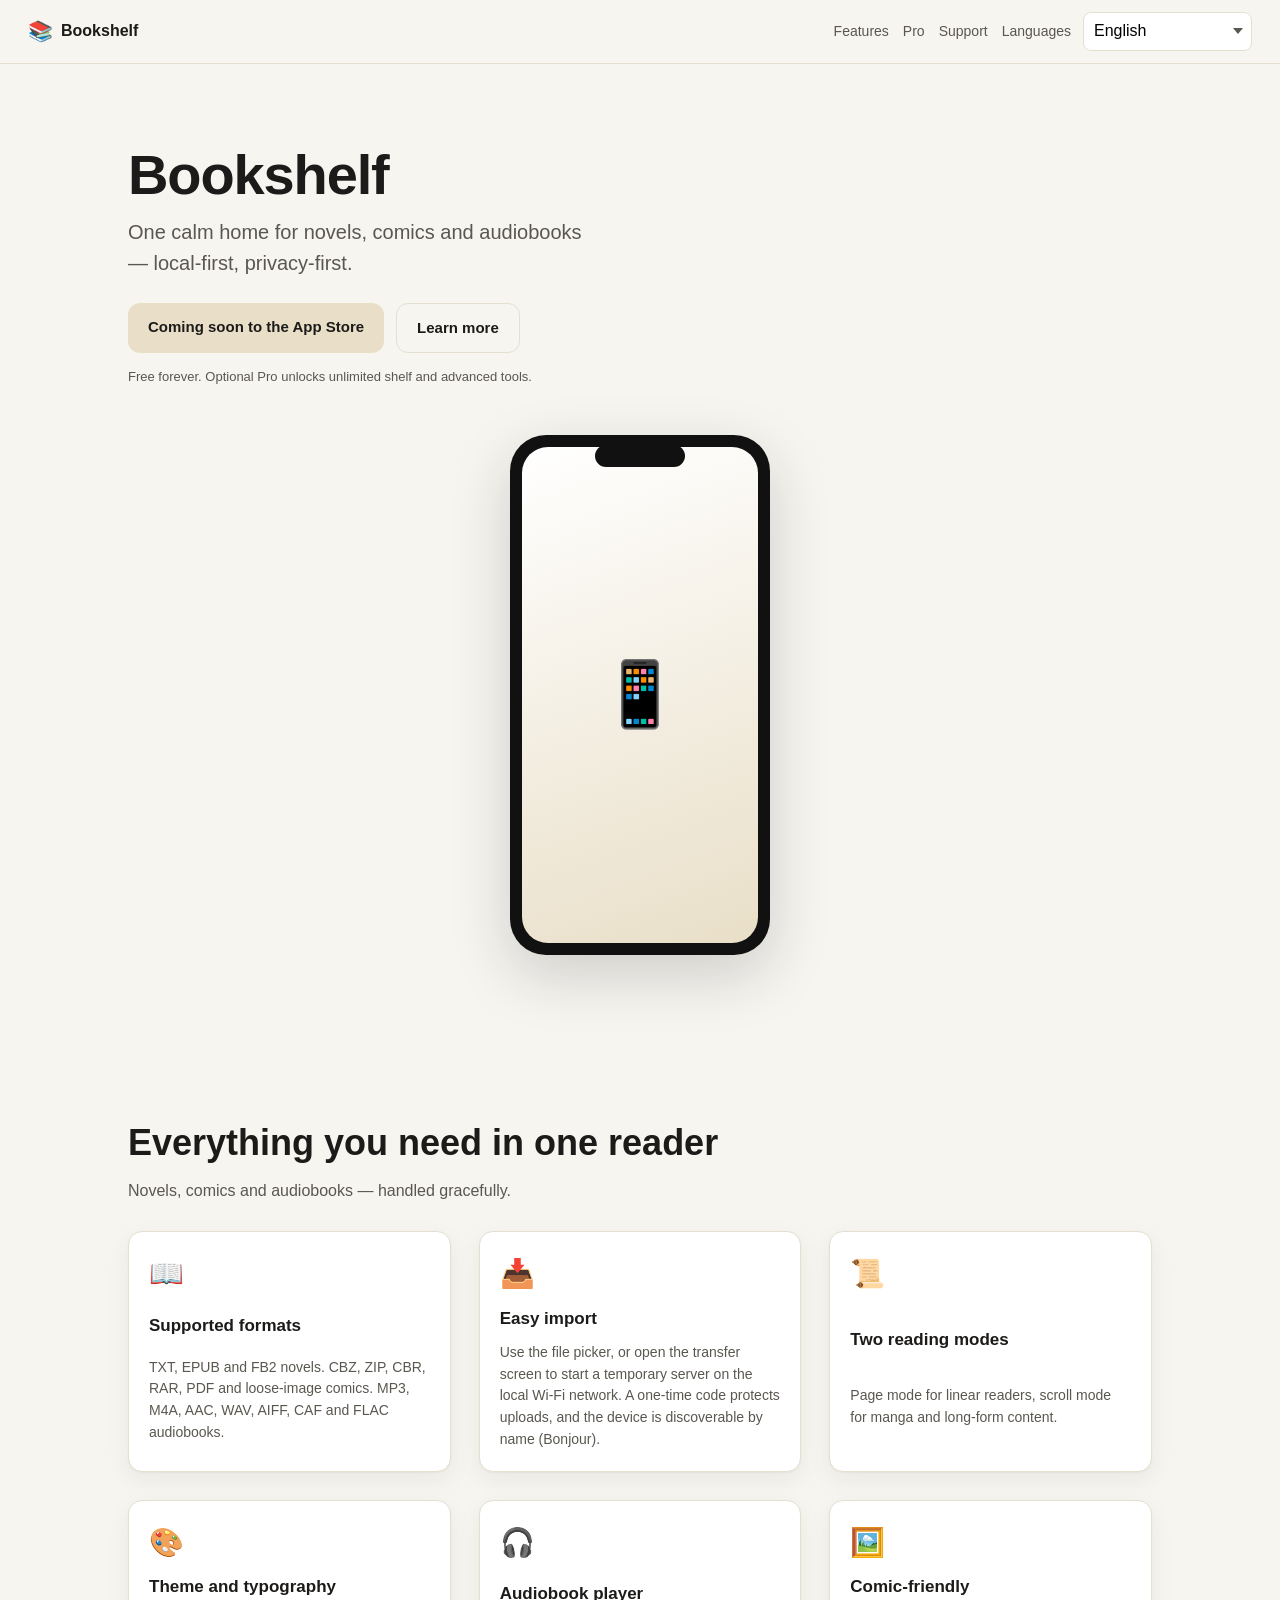
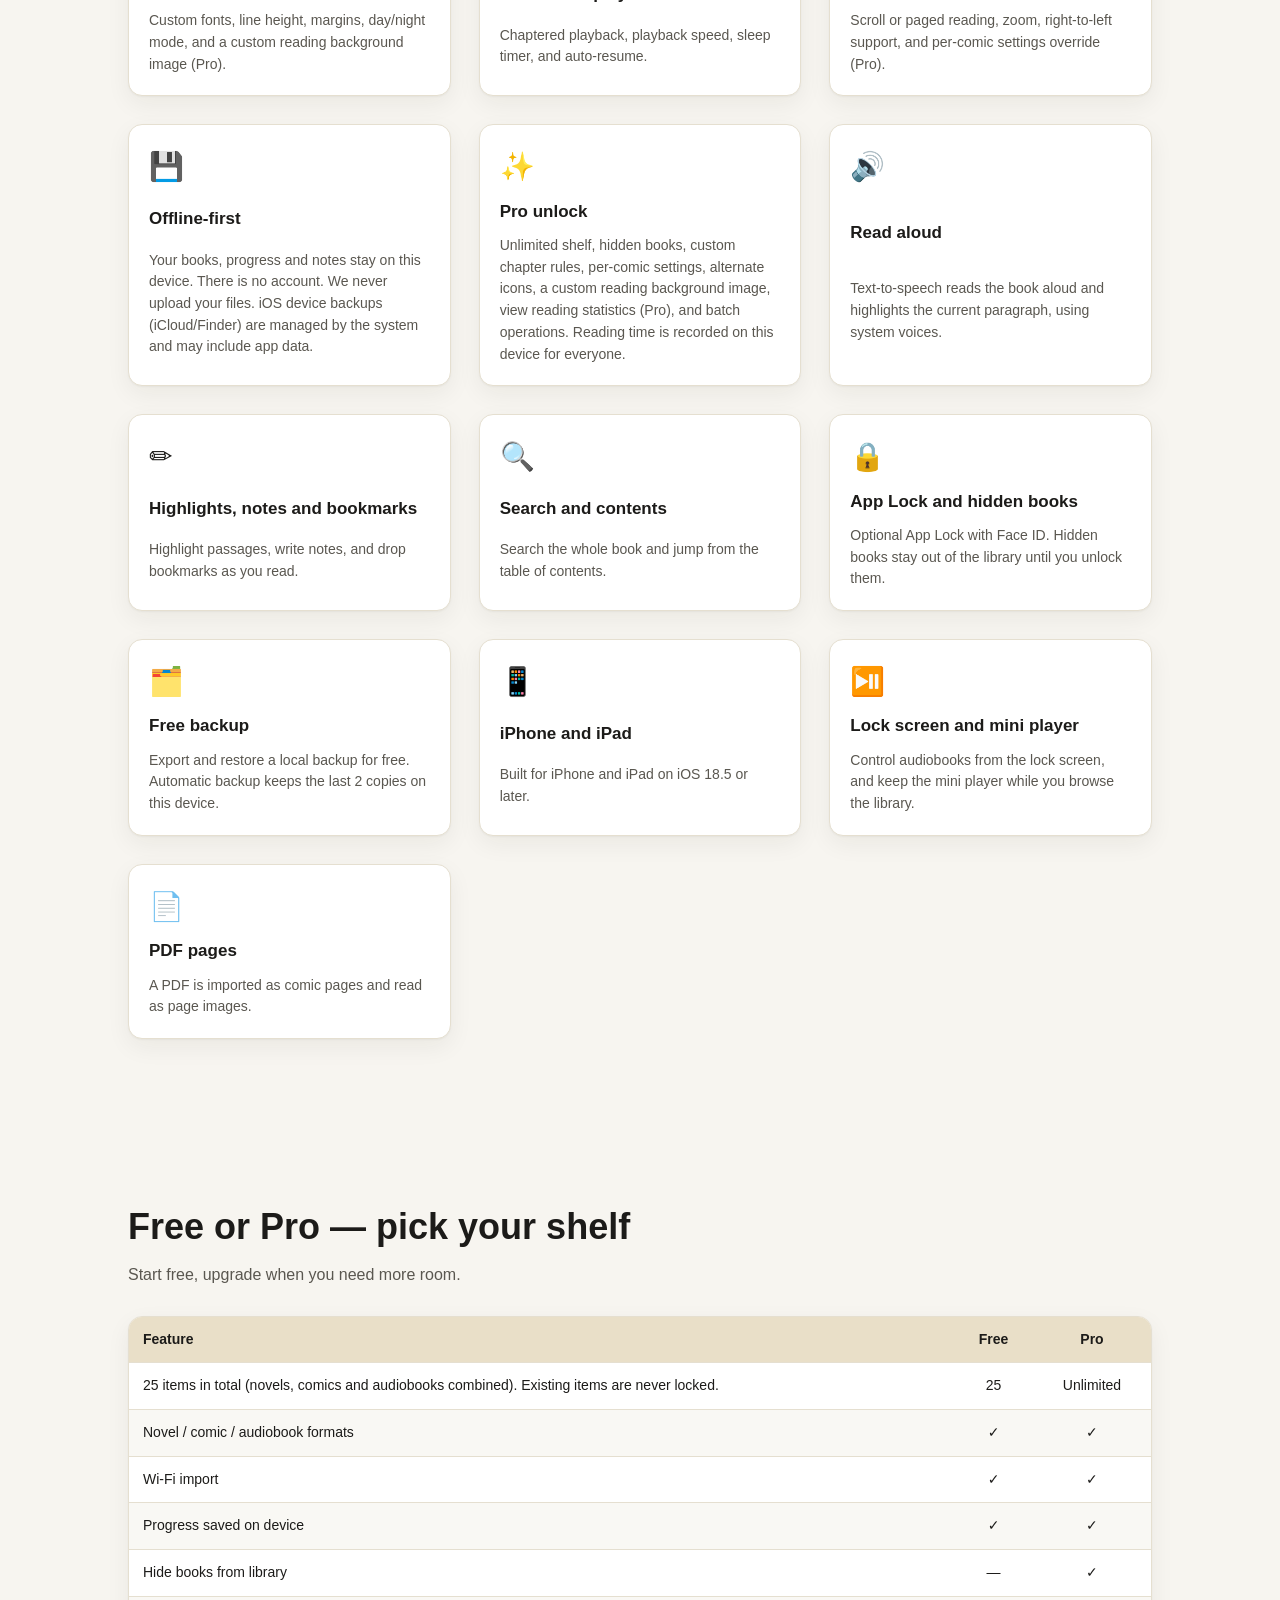
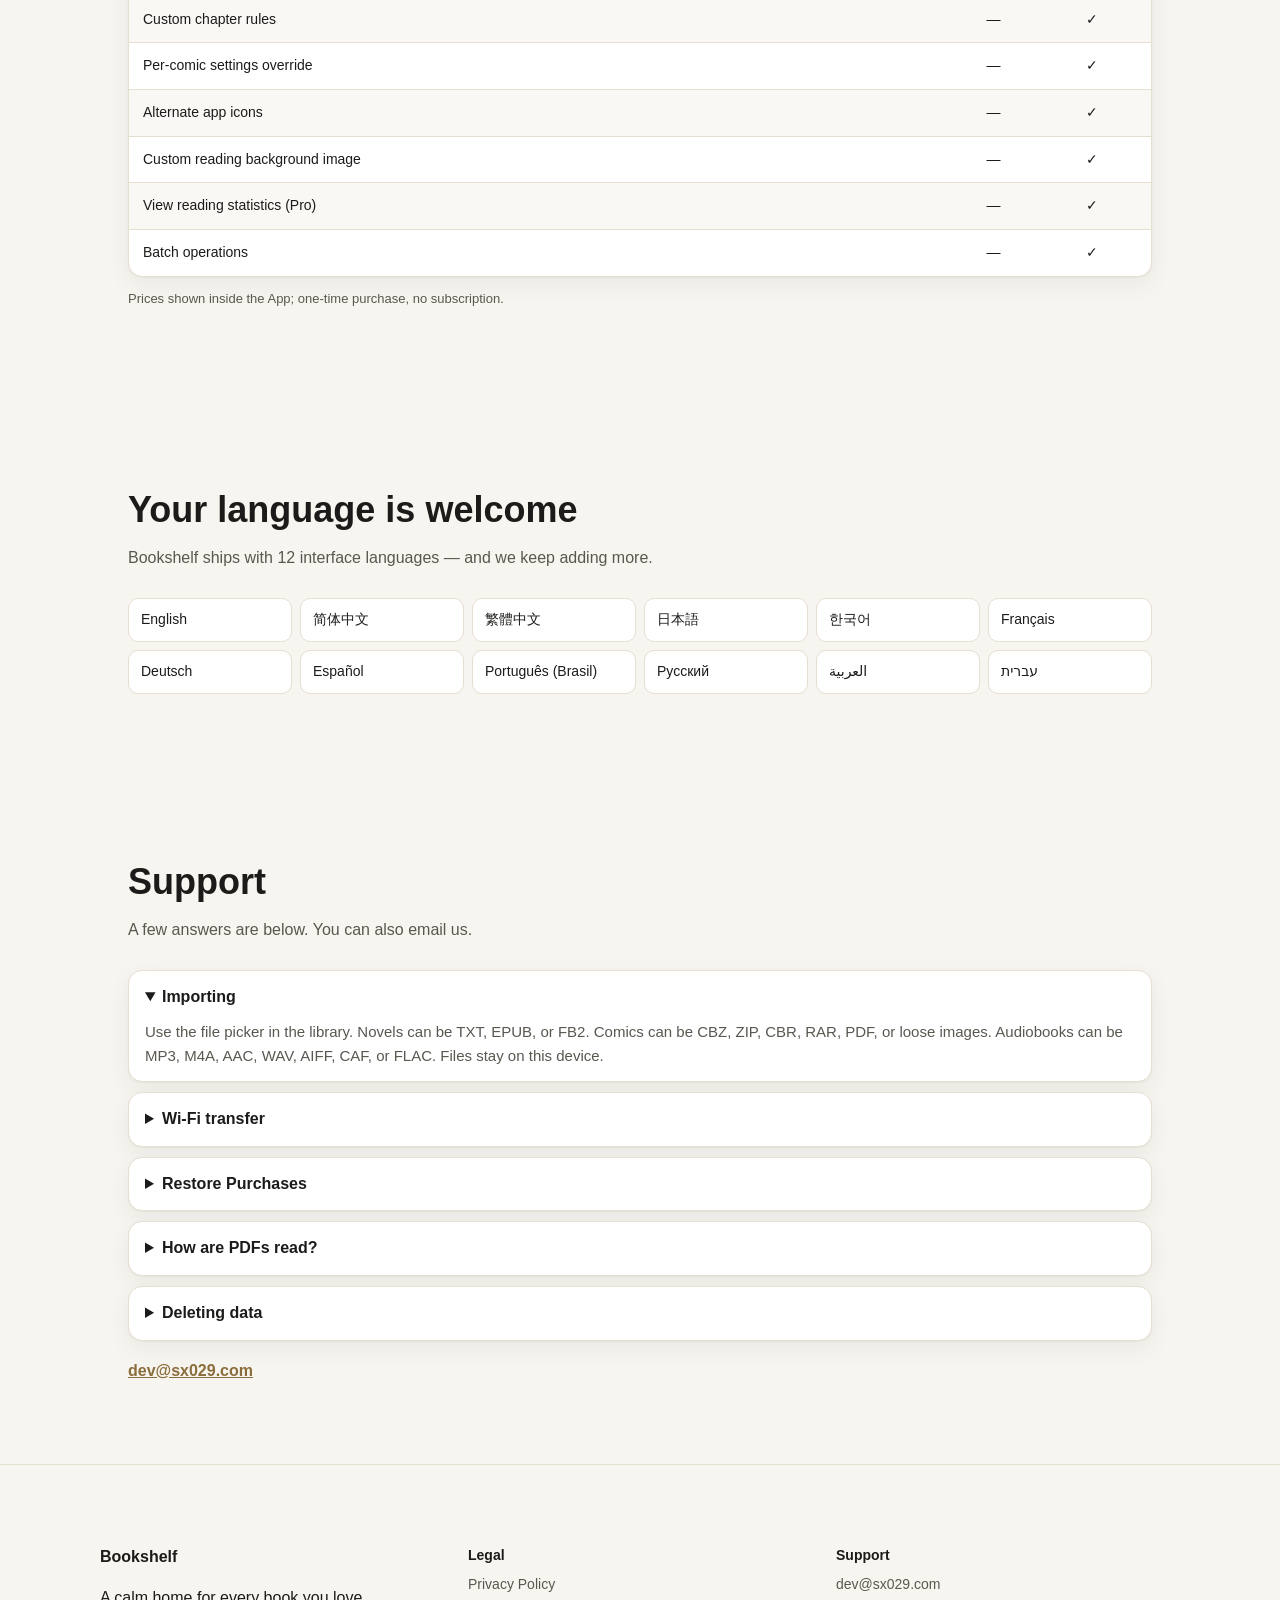
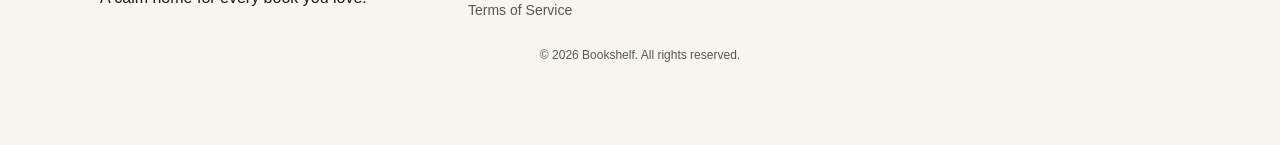
==== index.html @ d8f23200 "Initial commit: Bookshelf marketing site" ====
<!doctype html>
<html lang="en">
<head>
<meta charset="utf-8" />
<meta name="viewport" content="width=device-width, initial-scale=1, viewport-fit=cover" />
<meta name="description" data-i18n="meta.description" content="Bookshelf – a lightweight local reader for novels, comics and audiobooks." />
<meta name="theme-color" content="#f7f5f0" />
<title data-i18n="meta.title" data-i18n-html>Bookshelf · 书架</title>
<link rel="icon" type="image/svg+xml" href="data:image/svg+xml,%3Csvg xmlns='http://www.w3.org/2000/svg' viewBox='0 0 64 64'%3E%3Crect width='64' height='64' rx='14' fill='%23f7f5f0'/%3E%3Cpath d='M18 44V18h4v26h-4zm8 0V18h4v26h-4zm8 0V18h4v26h-4zm8 0V18h4v26h-4z' fill='%233a3a3a'/%3E%3C/svg%3E" />
<link rel="stylesheet" href="assets/main.css" />
</head>
<body>

<!-- Top Bar -->
<header class="topbar">
  <a class="brand" href="#top" aria-label="Bookshelf">
    <span class="brand-mark">📚</span>
    <span class="brand-name" data-i18n="brand.name">Bookshelf · 书架</span>
  </a>
  <nav class="nav" aria-label="Primary">
    <a href="#features" data-i18n="nav.features">Features</a>
    <a href="#pro" data-i18n="nav.pro">Pro</a>
    <a href="#support" data-i18n="nav.support">Support</a>
    <a href="#languages" data-i18n="nav.languages">Languages</a>
  </nav>
  <label class="lang-switch" for="lang">
    <span class="sr-only" data-i18n="lang.label">Language</span>
    <select id="lang" autocomplete="off">
      <option value="en">English</option>
      <option value="zh-Hans">简体中文</option>
      <option value="zh-Hant">繁體中文</option>
      <option value="ja">日本語</option>
      <option value="ko">한국어</option>
      <option value="fr">Français</option>
      <option value="de">Deutsch</option>
      <option value="es">Español</option>
      <option value="pt-BR">Português (Brasil)</option>
      <option value="ru">Русский</option>
      <option value="ar">العربية</option>
      <option value="he">עברית</option>
    </select>
  </label>
</header>

<!-- Hero -->
<section id="top" class="hero reveal">
  <div class="hero-copy">
    <h1 class="hero-title" data-i18n="hero.title">Bookshelf · 书架</h1>
    <p class="hero-slogan" data-i18n="hero.slogan">One calm home for novels, comics and audiobooks — local‑first, privacy‑first.</p>
    <div class="hero-cta">
      <!-- TODO: When the app is live, replace the label below with the App Store URL:
           <a class="btn btn-primary" href="https://apps.apple.com/app/idAPP_ID" data-i18n="hero.appstore">Download on the App Store</a>
      -->
      <span class="btn btn-soon" data-i18n="hero.coming">Coming soon to the App Store</span>
      <a class="btn btn-ghost" href="#features" data-i18n="hero.learn">Learn more</a>
    </div>
    <p class="hero-note" data-i18n="hero.note">Free forever. Optional Pro unlocks unlimited shelf and advanced tools.</p>
  </div>
  <div class="hero-phone" aria-hidden="true">
    <div class="phone-frame">
      <div class="phone-screen">📱</div>
    </div>
  </div>
</section>

<!-- Screenshots -->
<section class="screenshots reveal" aria-label="Screenshots">
  <figure><img src="assets/screenshots/en-1.jpg" alt="" loading="lazy"><figcaption data-i18n="screen.cap1">Your personal library</figcaption></figure>
  <figure><img src="assets/screenshots/en-2.jpg" alt="" loading="lazy"><figcaption data-i18n="screen.cap2">Comfortable reading</figcaption></figure>
  <figure><img src="assets/screenshots/en-3.jpg" alt="" loading="lazy"><figcaption data-i18n="screen.cap3">Comics &amp; audiobooks too</figcaption></figure>
</section>

<!-- Features -->
<section id="features" class="features reveal">
  <h2 class="section-title" data-i18n="features.title">Everything you need in one reader</h2>
  <p class="section-sub" data-i18n="features.sub">Novels, comics, audiobooks — handled gracefully.</p>
  <div class="grid">
    <article class="card"><span class="emoji">📖</span><h3 data-i18n="features.f1.title">Supported formats</h3><p data-i18n="features.f1.body">TXT, EPUB and FB2 novels. CBZ, ZIP, CBR, RAR, PDF and loose-image comics. MP3, M4A, AAC, WAV, AIFF, CAF and FLAC audiobooks.</p></article>
    <article class="card"><span class="emoji">📥</span><h3 data-i18n="features.f2.title">Easy import</h3><p data-i18n="features.f2.body">Use the file picker, or open the transfer screen to start a temporary server on the local Wi-Fi network. A one-time code protects uploads, and the device is discoverable by name (Bonjour).</p></article>
    <article class="card"><span class="emoji">📜</span><h3 data-i18n="features.f3.title">Two reading modes</h3><p data-i18n="features.f3.body">Page mode for linear readers, scroll mode for manga and long‑form content.</p></article>
    <article class="card"><span class="emoji">🎨</span><h3 data-i18n="features.f4.title">Theme and typography</h3><p data-i18n="features.f4.body">Custom fonts, line height, margins, day/night mode, and a custom reading background image (Pro).</p></article>
    <article class="card"><span class="emoji">🎧</span><h3 data-i18n="features.f5.title">Audiobook player</h3><p data-i18n="features.f5.body">Chaptered playback, playback speed, sleep timer, and auto‑resume.</p></article>
    <article class="card"><span class="emoji">🖼️</span><h3 data-i18n="features.f6.title">Comic‑friendly</h3><p data-i18n="features.f6.body">Scroll or paged reading, zoom, right‑to‑left support, and per‑comic settings override (Pro).</p></article>
    <article class="card"><span class="emoji">💾</span><h3 data-i18n="features.f7.title">Offline-first</h3><p data-i18n="features.f7.body">Your books, progress and notes stay on this device. There is no account. We never upload your files. iOS device backups (iCloud/Finder) are managed by the system and may include app data.</p></article>
    <article class="card"><span class="emoji">✨</span><h3 data-i18n="features.f8.title">Pro unlock</h3><p data-i18n="features.f8.body">Unlimited shelf, hidden books, custom chapter rules, per-comic settings, alternate icons, a custom reading background image, view reading statistics (Pro), and batch operations. Reading time is recorded on this device for everyone.</p></article>
    <article class="card"><span class="emoji">🔊</span><h3 data-i18n="features.f9.title">Read aloud</h3><p data-i18n="features.f9.body">Text-to-speech reads the book aloud and highlights the current paragraph, using system voices.</p></article>
    <article class="card"><span class="emoji">✏️</span><h3 data-i18n="features.f10.title">Highlights, notes and bookmarks</h3><p data-i18n="features.f10.body">Highlight passages, write notes, and drop bookmarks as you read.</p></article>
    <article class="card"><span class="emoji">🔍</span><h3 data-i18n="features.f11.title">Search and contents</h3><p data-i18n="features.f11.body">Search the whole book and jump from the table of contents.</p></article>
    <article class="card"><span class="emoji">🔒</span><h3 data-i18n="features.f12.title">App Lock and hidden books</h3><p data-i18n="features.f12.body">Optional App Lock with Face ID. Hidden books stay out of the library until you unlock them.</p></article>
    <article class="card"><span class="emoji">🗂️</span><h3 data-i18n="features.f13.title">Free backup</h3><p data-i18n="features.f13.body">Export and restore a local backup for free. Automatic backup keeps the last 2 copies on this device.</p></article>
    <article class="card"><span class="emoji">📱</span><h3 data-i18n="features.f14.title">iPhone and iPad</h3><p data-i18n="features.f14.body">Built for iPhone and iPad on iOS 18.5 or later.</p></article>
    <article class="card"><span class="emoji">⏯️</span><h3 data-i18n="features.f15.title">Lock screen and mini player</h3><p data-i18n="features.f15.body">Control audiobooks from the lock screen, and keep the mini player while you browse the library.</p></article>
    <article class="card"><span class="emoji">📄</span><h3 data-i18n="features.f16.title">PDF pages</h3><p data-i18n="features.f16.body">A PDF is imported as comic pages and read as page images.</p></article>
  </div>
</section>

<!-- Pro Compare -->
<section id="pro" class="pro reveal">
  <h2 class="section-title" data-i18n="pro.title">Free or Pro — pick your shelf</h2>
  <p class="section-sub" data-i18n="pro.sub">Start free, upgrade when you need more room.</p>
  <table class="compare" role="table">
    <thead>
      <tr>
        <th data-i18n="pro.feature">Feature</th>
        <th data-i18n="pro.free">Free</th>
        <th data-i18n="pro.pro">Pro</th>
      </tr>
    </thead>
    <tbody>
      <tr><td data-i18n="pro.r1">25 items in total (novels, comics and audiobooks combined). Existing items are never locked.</td><td>25</td><td data-i18n="pro.unlimited">Unlimited</td></tr>
      <tr><td data-i18n="pro.r2">Novel / comic / audiobook formats</td><td>✓</td><td>✓</td></tr>
      <tr><td data-i18n="pro.r3">Wi‑Fi import</td><td>✓</td><td>✓</td></tr>
      <tr><td data-i18n="pro.r4">Progress saved on device</td><td>✓</td><td>✓</td></tr>
      <tr><td data-i18n="pro.r5">Hide books from library</td><td>—</td><td>✓</td></tr>
      <tr><td data-i18n="pro.r6">Custom chapter rules</td><td>—</td><td>✓</td></tr>
      <tr><td data-i18n="pro.r7">Per‑comic settings override</td><td>—</td><td>✓</td></tr>
      <tr><td data-i18n="pro.r8">Alternate app icons</td><td>—</td><td>✓</td></tr>
      <tr><td data-i18n="pro.r9">Custom reading background image</td><td>—</td><td>✓</td></tr>
      <tr><td data-i18n="pro.r10">View reading statistics (Pro)</td><td>—</td><td>✓</td></tr>
      <tr><td data-i18n="pro.r11">Batch operations</td><td>—</td><td>✓</td></tr>
    </tbody>
  </table>
  <p class="pro-note" data-i18n="pro.note">Prices shown inside the App; one-time purchase, no subscription.</p>
</section>

<!-- Languages -->
<section id="languages" class="languages reveal">
  <h2 class="section-title" data-i18n="lang.title">Your language is welcome</h2>
  <p class="section-sub" data-i18n="lang.body">Bookshelf ships with 12 interface languages — and we keep adding more.</p>
  <ul class="lang-list">
    <li>English</li>
    <li>简体中文</li>
    <li>繁體中文</li>
    <li>日本語</li>
    <li>한국어</li>
    <li>Français</li>
    <li>Deutsch</li>
    <li>Español</li>
    <li>Português (Brasil)</li>
    <li>Русский</li>
    <li>العربية</li>
    <li>עברית</li>
  </ul>
</section>

<!-- Support. This index is the App Store Support URL; #support is the FAQ. -->
<section id="support" class="support reveal">
  <h2 class="section-title" data-i18n="support.title">Support</h2>
  <p class="section-sub" data-i18n="support.lead">A few answers are below. You can also email us.</p>
  <div class="faq">
    <details open>
      <summary data-i18n="support.import.q">Importing</summary>
      <p data-i18n="support.import.a">Use the file picker in the library. Novels can be TXT, EPUB, or FB2. Comics can be CBZ, ZIP, CBR, RAR, PDF, or loose images. Audiobooks can be MP3, M4A, AAC, WAV, AIFF, CAF, or FLAC. Files stay on this device.</p>
    </details>
    <details>
      <summary data-i18n="support.wifi.q">Wi-Fi transfer</summary>
      <p data-i18n="support.wifi.a">While the transfer screen is open, Bookshelf runs a temporary server on the local Wi-Fi network. A one-time code protects uploads, and the device is discoverable on the local network by its name (Bonjour). Files go from the browser to this device and are not uploaded to us.</p>
    </details>
    <details>
      <summary data-i18n="support.restore.q">Restore Purchases</summary>
      <p data-i18n="support.restore.a">Pro is a one-time purchase handled by Apple. In Settings, tap Restore Purchase to bring a previous purchase onto this device.</p>
    </details>
    <details>
      <summary data-i18n="support.pdf.q">How are PDFs read?</summary>
      <p data-i18n="support.pdf.a">PDFs are imported as comic pages and read as page images, not as reflowable text.</p>
    </details>
    <details>
      <summary data-i18n="support.delete.q">Deleting data</summary>
      <p data-i18n="support.delete.a">Delete the app from your device to remove everything. Local books, progress, and settings are removed with it. There is no account to close.</p>
    </details>
  </div>
  <p class="support-mail"><a href="mailto:dev@sx029.com">dev@sx029.com</a></p>
</section>

<!-- Footer -->
<footer id="footer" class="footer reveal">
  <div class="footer-grid">
    <div>
      <p class="footer-brand" data-i18n="footer.brand">Bookshelf · 书架</p>
      <p data-i18n="footer.tag">A calm home for every book you love.</p>
    </div>
    <div>
      <p class="footer-col" data-i18n="footer.legal">Legal</p>
      <a href="privacy.html" data-i18n="footer.privacy">Privacy Policy</a>
      <a href="terms.html" data-i18n="footer.terms">Terms of Service</a>
    </div>
    <div>
      <p class="footer-col" data-i18n="footer.support">Support</p>
      <a href="mailto:dev@sx029.com" data-i18n="footer.contact">dev@sx029.com</a>
    </div>
  </div>
  <p class="copy" data-i18n="footer.copy">© 2026 Bookshelf. All rights reserved.</p>
</footer>

<script src="assets/main.js" defer></script>
</body>
</html>
---- assets/main.css ----
/* Bookshelf website – mobile‑first, light, modern */
:root {
  --bg: #f7f5f0;
  --bg-soft: #ffffff;
  --ink: #1c1b19;
  --ink-soft: #5a5750;
  --accent: #8a6d3b;
  --accent-soft: #e9dfc8;
  --border: #e5dfd0;
  --radius: 14px;
  --shadow: 0 1px 2px rgba(28,27,25,.04), 0 8px 24px rgba(28,27,25,.06);
  --maxw: 1080px;
  --gap: clamp(16px, 4vw, 28px);
}

* { box-sizing: border-box; }
html { scroll-behavior: smooth; }
body {
  margin: 0;
  font-family: -apple-system, BlinkMacSystemFont, "SF Pro Text", "PingFang SC",
               "Hiragino Sans", "Noto Sans KR", "Helvetica Neue", Helvetica, Arial,
               system-ui, sans-serif;
  background: var(--bg);
  color: var(--ink);
  line-height: 1.55;
  -webkit-font-smoothing: antialiased;
}
img { max-width: 100%; display: block; }
.sr-only { position: absolute; width: 1px; height: 1px; padding: 0; margin: -1px;
           overflow: hidden; clip: rect(0,0,0,0); border: 0; }

/* Top bar */
.topbar {
  position: sticky; top: 0; z-index: 10;
  display: flex; flex-wrap: wrap; align-items: center; gap: 12px;
  padding: 12px clamp(14px, 4vw, 28px);
  background: color-mix(in oklab, var(--bg) 85%, transparent);
  backdrop-filter: saturate(180%) blur(10px);
  border-bottom: 1px solid var(--border);
}
.brand { display: inline-flex; align-items: center; gap: 8px; text-decoration: none; color: var(--ink); font-weight: 600; }
.brand-mark { font-size: 20px; }
.nav { display: flex; gap: 14px; margin-inline-start: auto; flex-wrap: wrap; }
.nav a { text-decoration: none; color: var(--ink-soft); font-size: 14px; }
.nav a:hover { color: var(--ink); }
.lang-switch select {
  font: inherit; padding: 6px 10px; padding-inline-end: 28px;
  border-radius: 8px; border: 1px solid var(--border);
  background: var(--bg-soft) url("data:image/svg+xml;utf8,<svg xmlns='http://www.w3.org/2000/svg' width='10' height='6' viewBox='0 0 10 6'><path fill='%235a5750' d='M0 0l5 6 5-6z'/></svg>") no-repeat right 8px center / 10px 6px;
  appearance: none;
}
[dir="rtl"] .lang-switch select { background-position: left 8px center; }

/* Layout helpers */
section, footer { padding: clamp(40px, 8vw, 80px) clamp(14px, 4vw, 28px); }
section { max-width: var(--maxw); margin: 0 auto; }
footer { border-top: 1px solid var(--border); }
.section-title { font-size: clamp(24px, 4vw, 36px); margin: 0 0 8px; }
.section-sub { color: var(--ink-soft); margin: 0 0 28px; }

/* Hero */
.hero {
  display: grid; grid-template-columns: 1fr; gap: clamp(24px, 6vw, 48px);
  align-items: center;
}
.hero-title { font-size: clamp(32px, 7vw, 56px); margin: 0 0 12px; line-height: 1.1; letter-spacing: -.02em; }
.hero-slogan { font-size: clamp(16px, 2.2vw, 20px); color: var(--ink-soft); margin: 0 0 24px; max-width: 42ch; }
.hero-cta { display: flex; flex-wrap: wrap; gap: 12px; margin-bottom: 14px; }
.btn {
  display: inline-block; padding: 12px 20px; border-radius: 12px;
  text-decoration: none; font-weight: 600; font-size: 15px;
  transition: transform .15s ease, box-shadow .2s ease, background .2s ease;
}
.btn-primary { background: var(--ink); color: #fff; box-shadow: var(--shadow); }
.btn-primary:hover { transform: translateY(-1px); }
.btn-ghost { background: transparent; color: var(--ink); border: 1px solid var(--border); }
.btn-ghost:hover { background: var(--accent-soft); }
.btn-soon {
  display: inline-block; padding: 12px 20px; border-radius: 12px;
  font-weight: 600; font-size: 15px; cursor: default;
  background: var(--accent-soft); color: var(--ink);
}
.hero-note { color: var(--ink-soft); font-size: 13px; margin: 0; }

.hero-phone { display: flex; justify-content: center; }
.phone-frame {
  width: min(260px, 70vw); aspect-ratio: 9/18;
  border-radius: 36px; background: #111; padding: 12px;
  box-shadow: 0 20px 60px rgba(28,27,25,.18);
  position: relative;
}
.phone-frame::before {
  content: ""; position: absolute; top: 10px; left: 50%;
  transform: translateX(-50%); width: 90px; height: 22px;
  background: #111; border-radius: 999px; z-index: 2;
}
.phone-screen {
  width: 100%; height: 100%; border-radius: 26px;
  background: linear-gradient(160deg, #fff 0%, var(--accent-soft) 100%);
  display: grid; place-items: center; font-size: 64px;
}

/* Screenshots */
.screenshots { display: grid; grid-template-columns: repeat(auto-fit, minmax(220px, 1fr)); gap: var(--gap); padding-top: 0; }
.screenshots[hidden], .screenshots figure[hidden] { display: none !important; }
.screenshots figure { margin: 0; text-align: center; }
.screenshots img {
  aspect-ratio: 9/16; object-fit: cover;
  border-radius: 18px; box-shadow: var(--shadow);
  background: var(--accent-soft);
}
.screenshots figcaption { margin-top: 10px; font-size: 13px; color: var(--ink-soft); }

/* Features grid */
.grid {
  display: grid; gap: var(--gap);
  grid-template-columns: repeat(auto-fit, minmax(240px, 1fr));
}
.card {
  background: var(--bg-soft); border: 1px solid var(--border);
  border-radius: var(--radius); padding: 20px;
  display: grid; gap: 10px; box-shadow: var(--shadow);
  transition: transform .15s ease, box-shadow .2s ease;
}
.card:hover { transform: translateY(-2px); box-shadow: 0 12px 28px rgba(28,27,25,.1); }
.card .emoji { font-size: 28px; }
.card h3 { margin: 0; font-size: 17px; }
.card p { margin: 0; color: var(--ink-soft); font-size: 14px; }

/* Pro table */
.compare {
  width: 100%; border-collapse: separate; border-spacing: 0;
  background: var(--bg-soft); border: 1px solid var(--border);
  border-radius: var(--radius); overflow: hidden; box-shadow: var(--shadow);
  font-size: 14px;
}
.compare th, .compare td { padding: 12px 14px; text-align: start; border-bottom: 1px solid var(--border); }
.compare thead th { background: var(--accent-soft); font-weight: 700; }
.compare tbody tr:last-child td { border-bottom: 0; }
.compare tbody tr:nth-child(even) { background: color-mix(in oklab, var(--bg) 70%, var(--bg-soft)); }
.compare td:nth-child(2), .compare td:nth-child(3),
.compare th:nth-child(2), .compare th:nth-child(3) { text-align: center; }
.pro-note { color: var(--ink-soft); font-size: 13px; margin-top: 12px; }

/* Languages */
.lang-list {
  list-style: none; padding: 0; margin: 0;
  display: grid; gap: 8px;
  grid-template-columns: repeat(auto-fit, minmax(140px, 1fr));
}
.lang-list li {
  background: var(--bg-soft); border: 1px solid var(--border);
  border-radius: 10px; padding: 10px 12px; font-size: 14px;
}

/* Footer */
.footer-grid {
  display: grid; gap: 24px;
  grid-template-columns: repeat(auto-fit, minmax(180px, 1fr));
  max-width: var(--maxw); margin: 0 auto 20px;
}
.footer-brand { margin: 0; font-weight: 700; }
.footer-col { margin: 0 0 6px; font-weight: 600; font-size: 14px; }
.footer-grid a { display: block; color: var(--ink-soft); text-decoration: none; font-size: 14px; padding: 2px 0; }
.footer-grid a:hover { color: var(--ink); }
.copy { text-align: center; color: var(--ink-soft); font-size: 12px; margin: 0; }

/* Support */
.faq { display: grid; gap: 10px; }
.faq details {
  background: var(--bg-soft); border: 1px solid var(--border);
  border-radius: var(--radius); padding: 14px 16px; box-shadow: var(--shadow);
}
.faq summary { cursor: pointer; font-weight: 650; }
.faq p { margin: 10px 0 0; color: var(--ink-soft); font-size: 15px; }
.support-mail { margin: 18px 0 0; }
.support-mail a { color: var(--accent); font-weight: 650; }

/* Legal pages */
.legal { max-width: 760px; }
.legal h1 { font-size: clamp(28px, 5vw, 40px); margin: 0 0 8px; line-height: 1.15; }
.legal h2 { font-size: 20px; margin: 28px 0 8px; }
.legal .updated { color: var(--ink-soft); margin-top: 0; }
.legal-body { white-space: pre-line; margin: 0; }
.legal a { color: var(--accent); }

/* Reveal animation */
.reveal { opacity: 0; transform: translateY(16px); transition: opacity .6s ease, transform .6s ease; }
.reveal.is-visible { opacity: 1; transform: none; }

/* Responsive tweaks */
@media (max-width: 640px) {
  .topbar { gap: 10px; }
  .nav { order: 3; width: 100%; justify-content: space-between; }
}
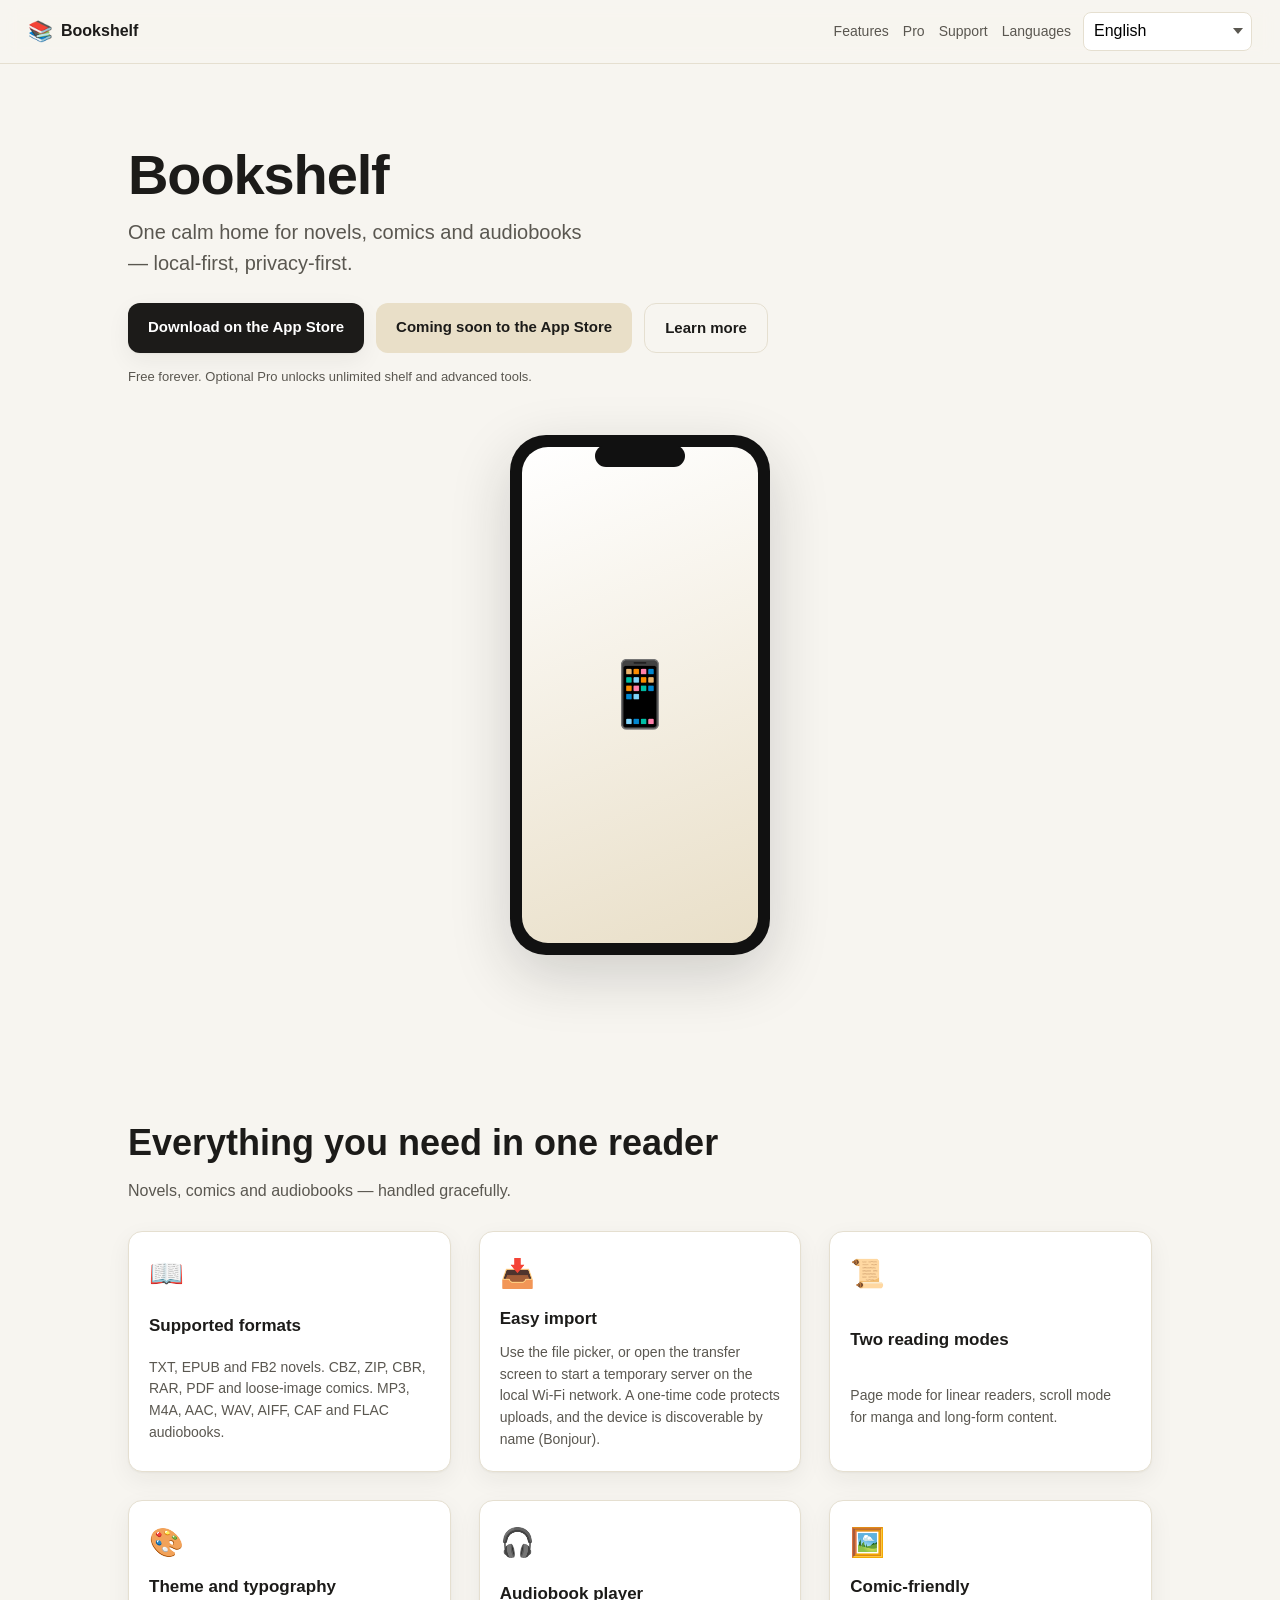
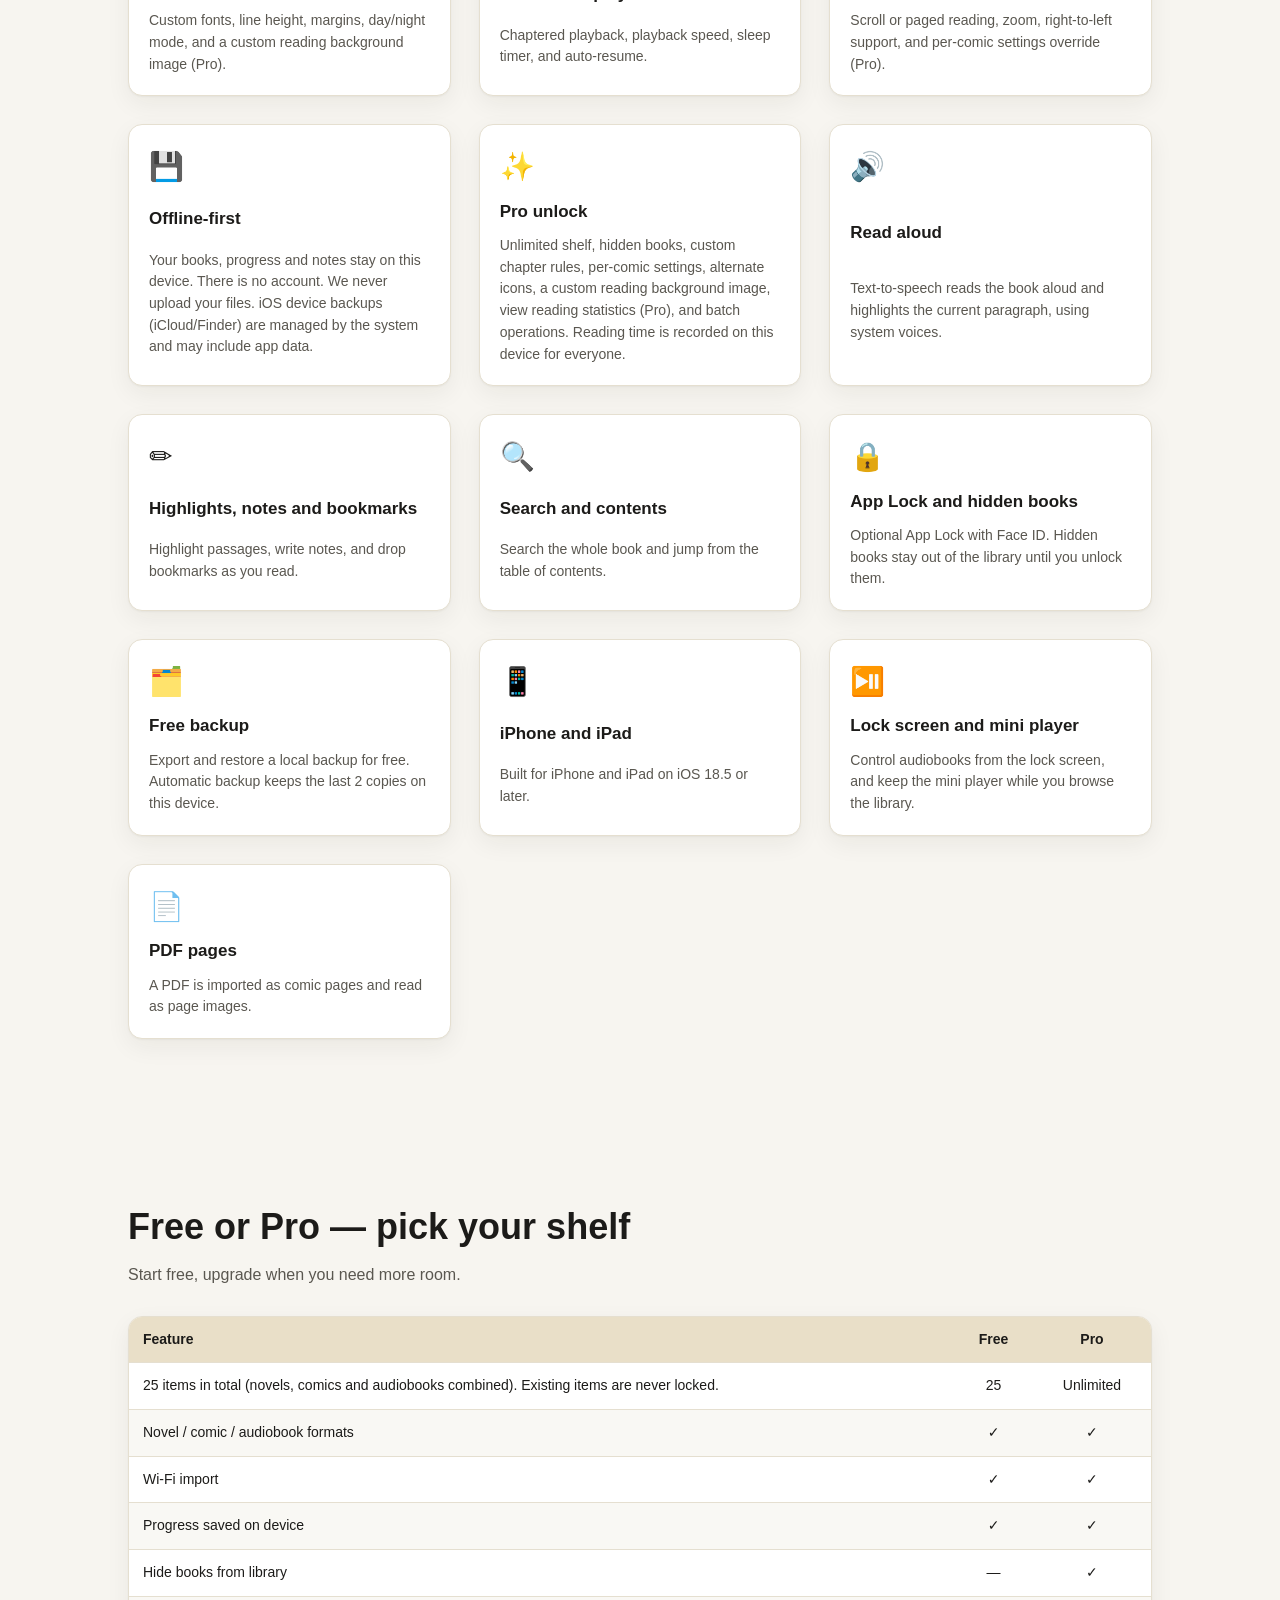
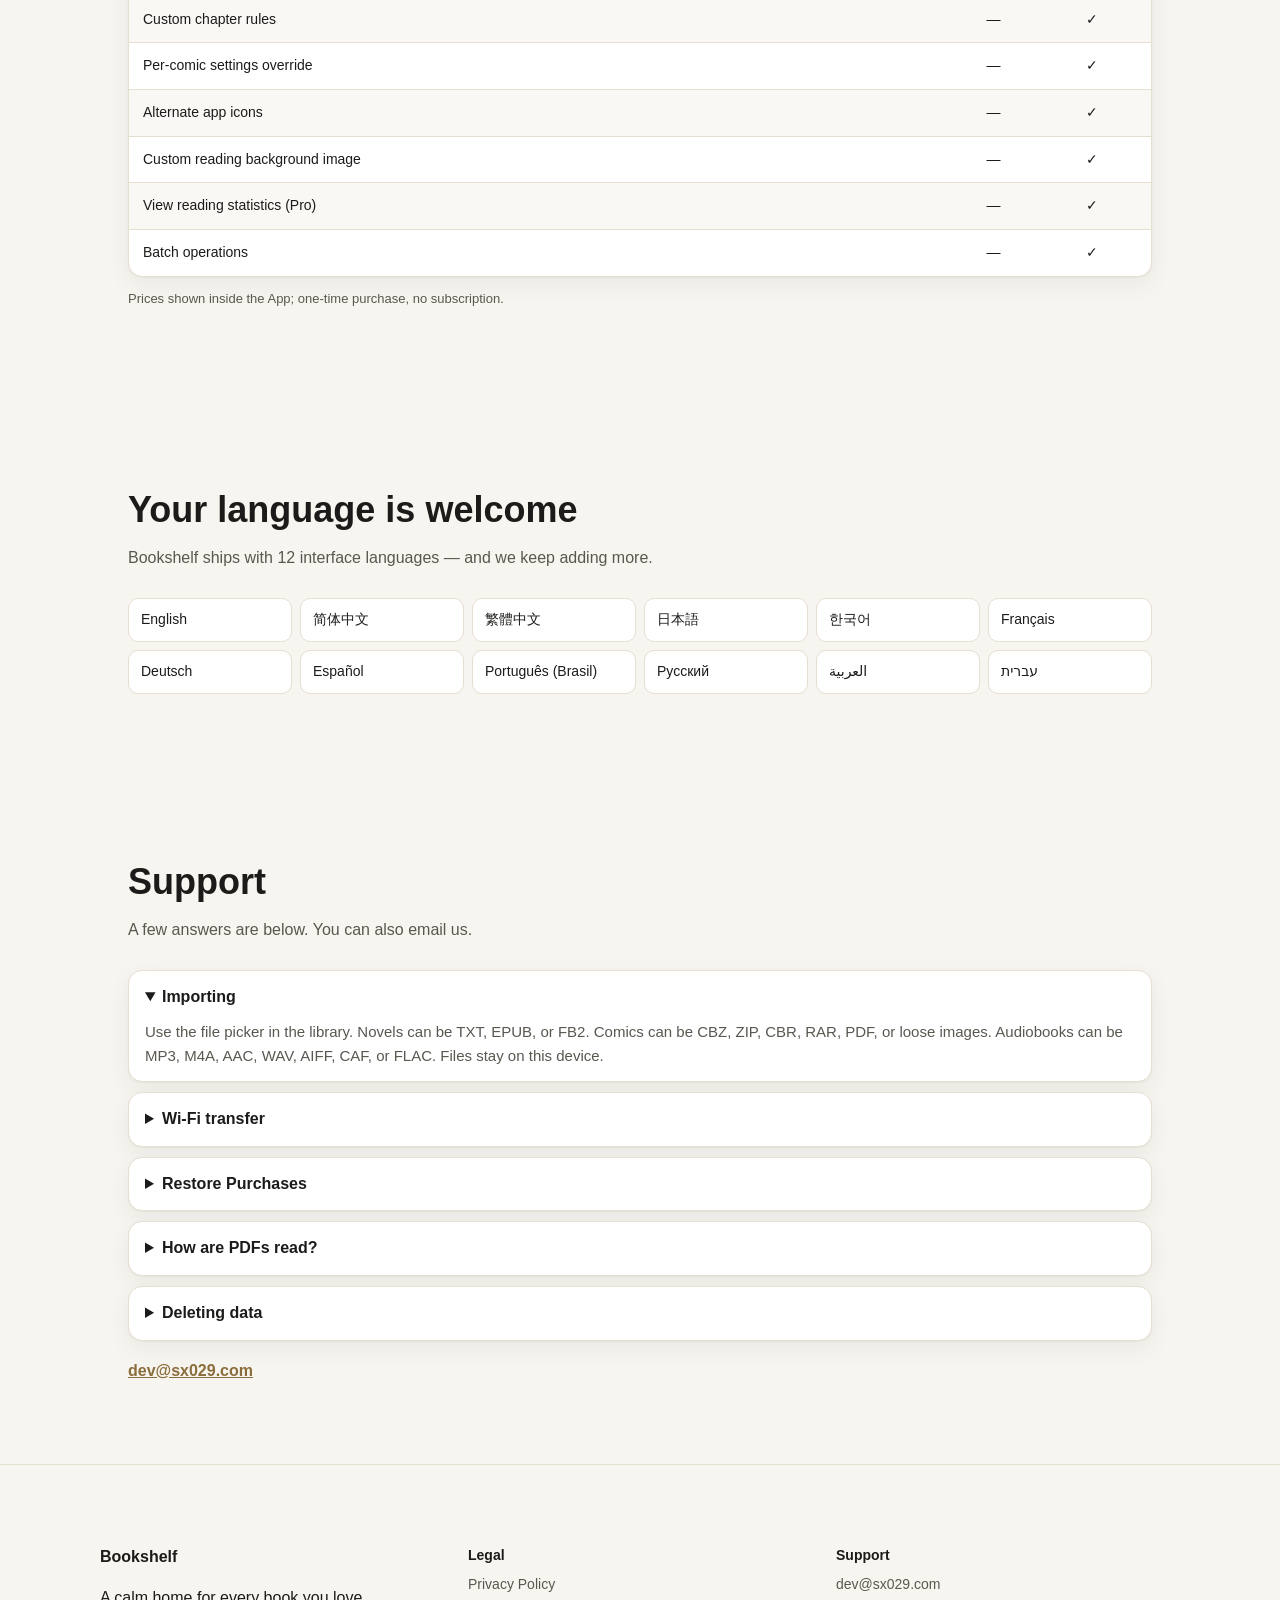
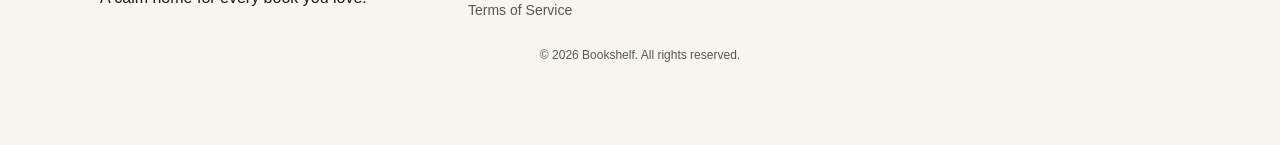
==== commit d98dbe2f: "Update index.html 更新下载地址" ====
--- a/index.html
+++ b/index.html
@@ -48,9 +48,9 @@
     <h1 class="hero-title" data-i18n="hero.title">Bookshelf · 书架</h1>
     <p class="hero-slogan" data-i18n="hero.slogan">One calm home for novels, comics and audiobooks — local‑first, privacy‑first.</p>
     <div class="hero-cta">
-      <!-- TODO: When the app is live, replace the label below with the App Store URL:
-           <a class="btn btn-primary" href="https://apps.apple.com/app/idAPP_ID" data-i18n="hero.appstore">Download on the App Store</a>
-      -->
+      
+           <a class="btn btn-primary" href="https://apps.apple.com/app/id6830433556" data-i18n="hero.appstore">Download on the App Store</a>
+      
       <span class="btn btn-soon" data-i18n="hero.coming">Coming soon to the App Store</span>
       <a class="btn btn-ghost" href="#features" data-i18n="hero.learn">Learn more</a>
     </div>
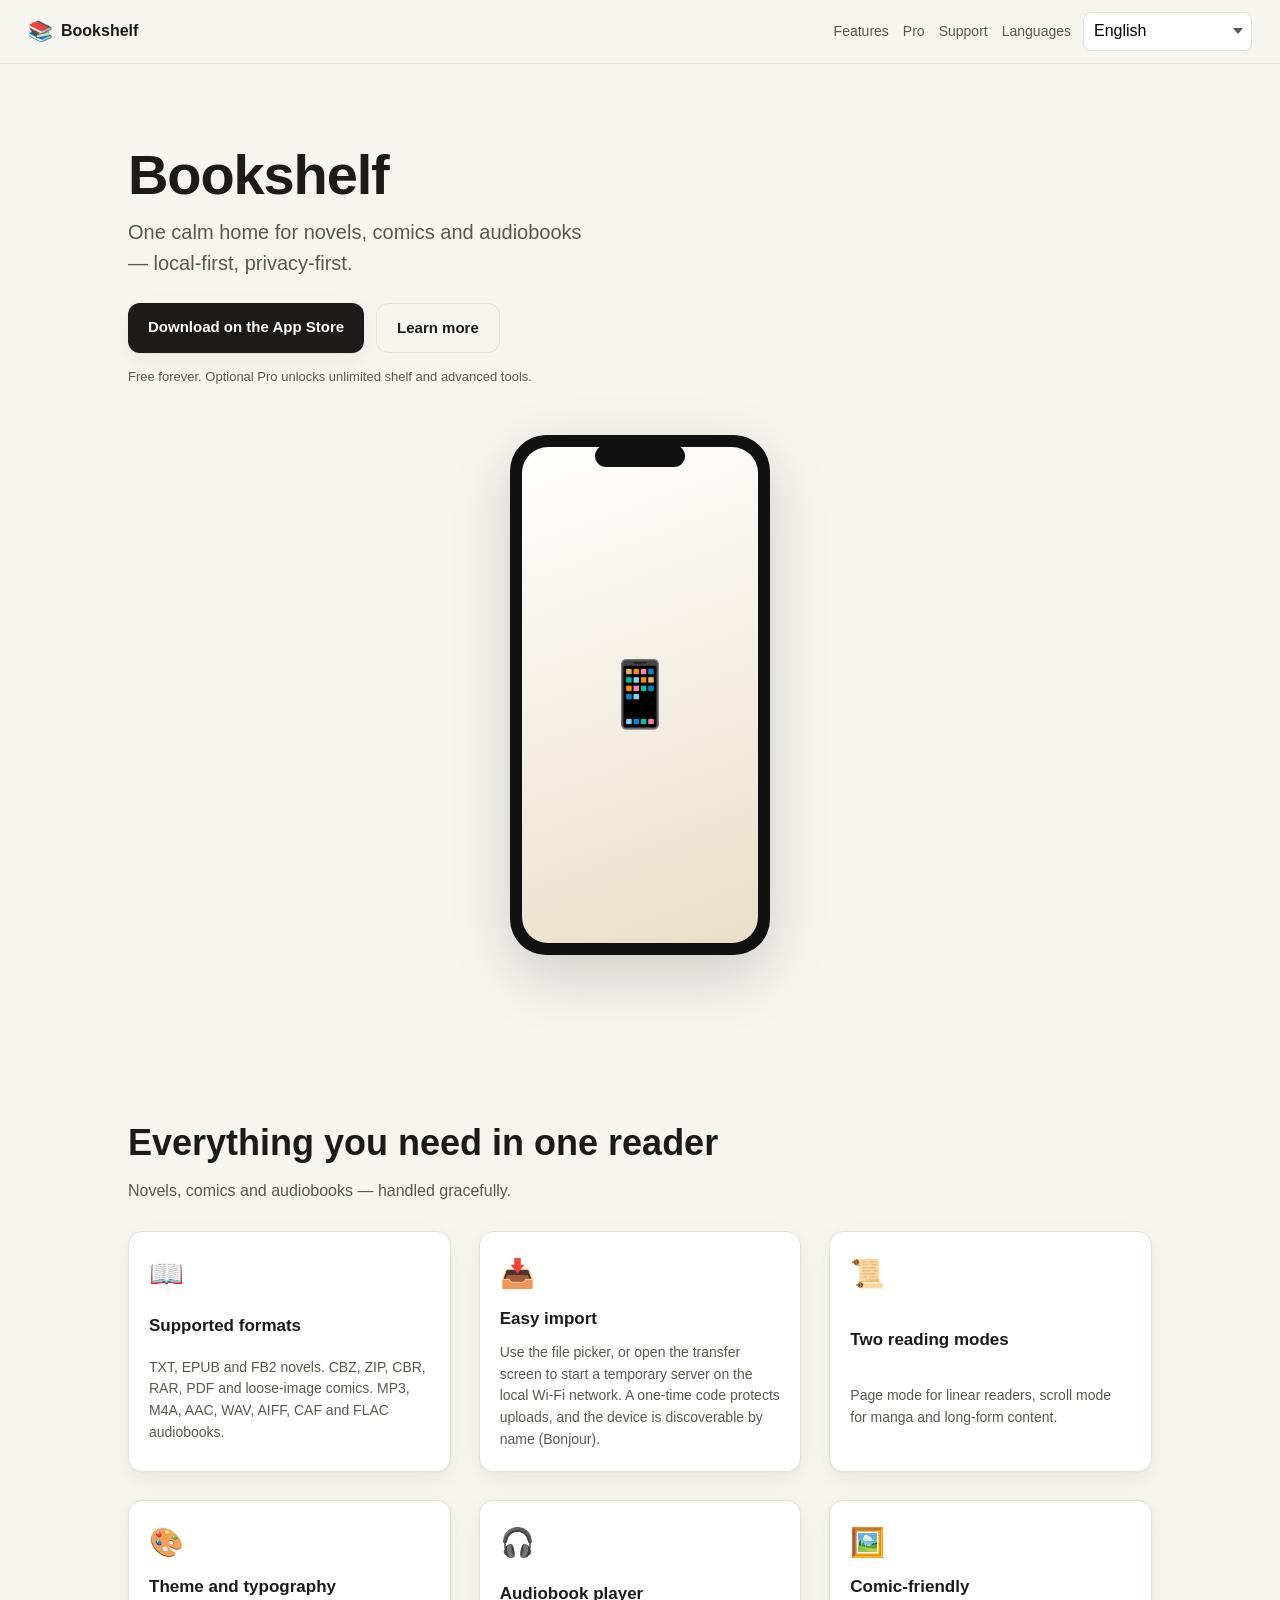
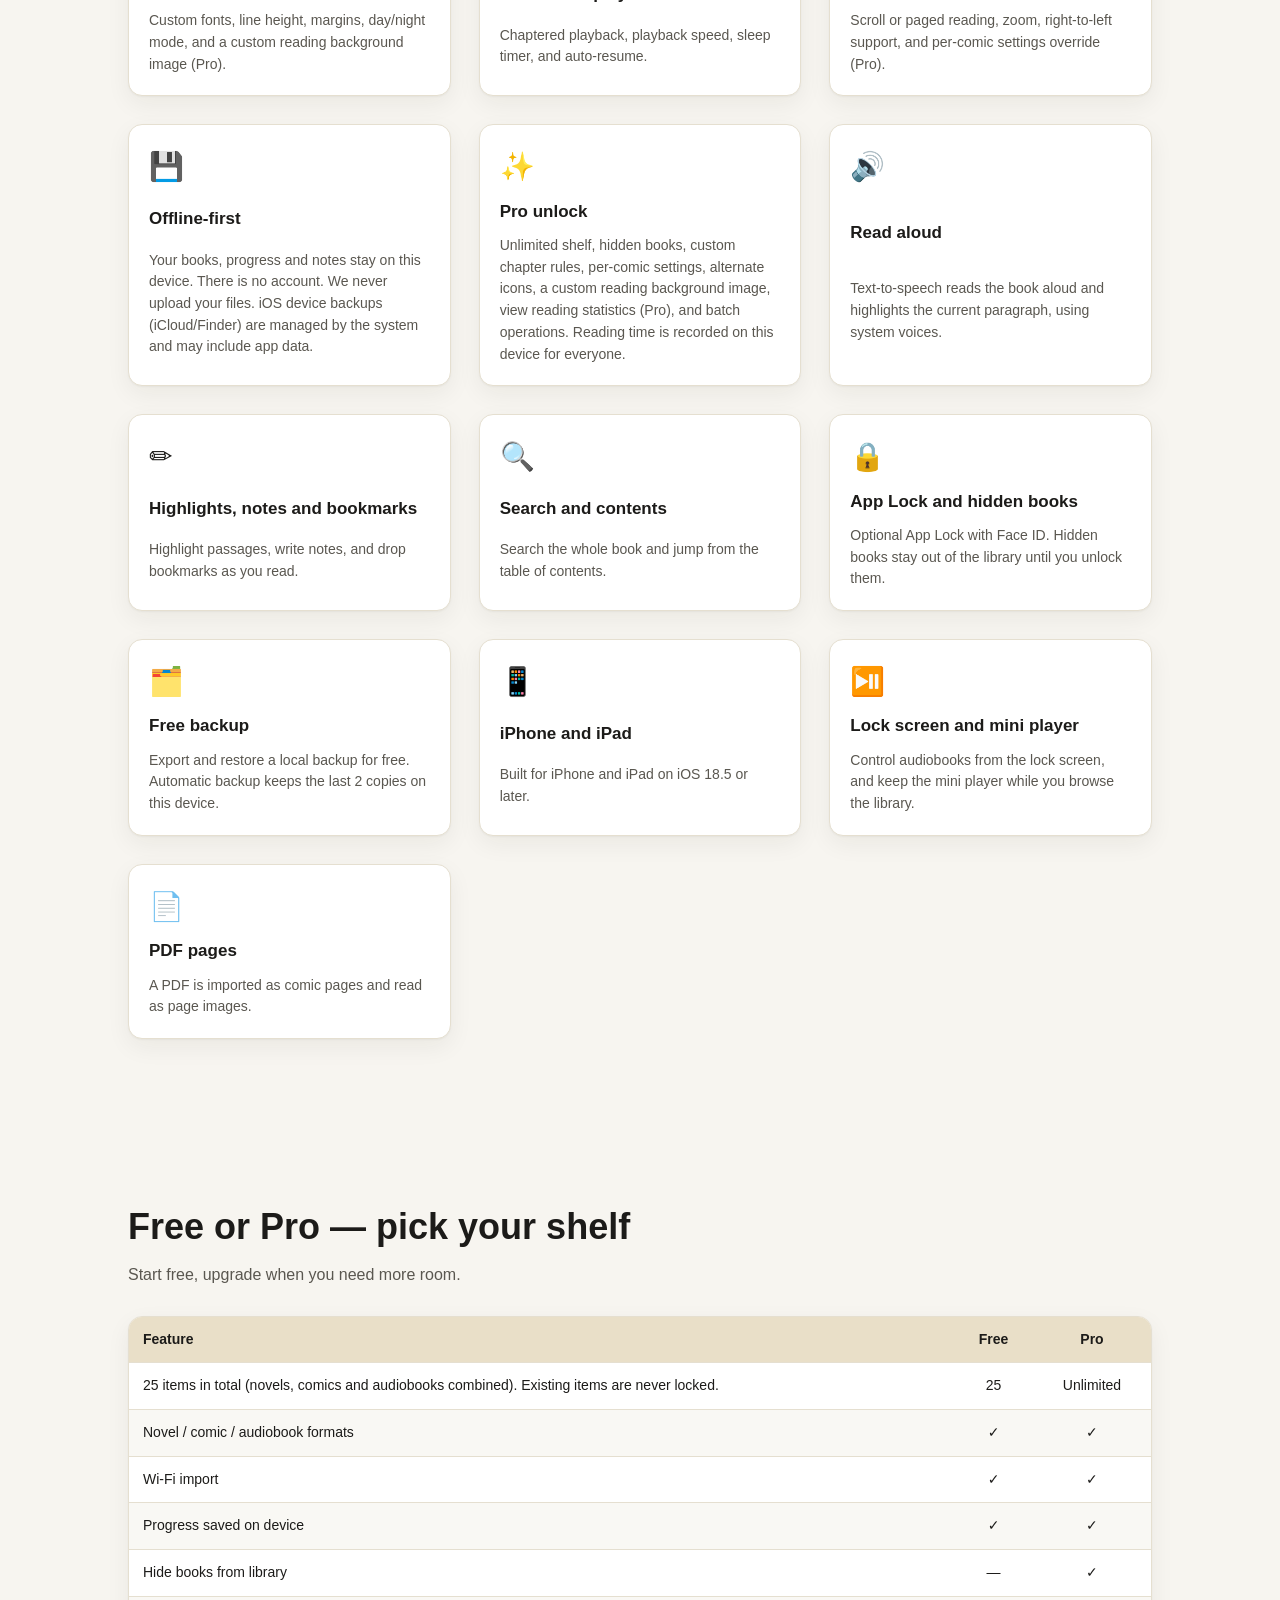
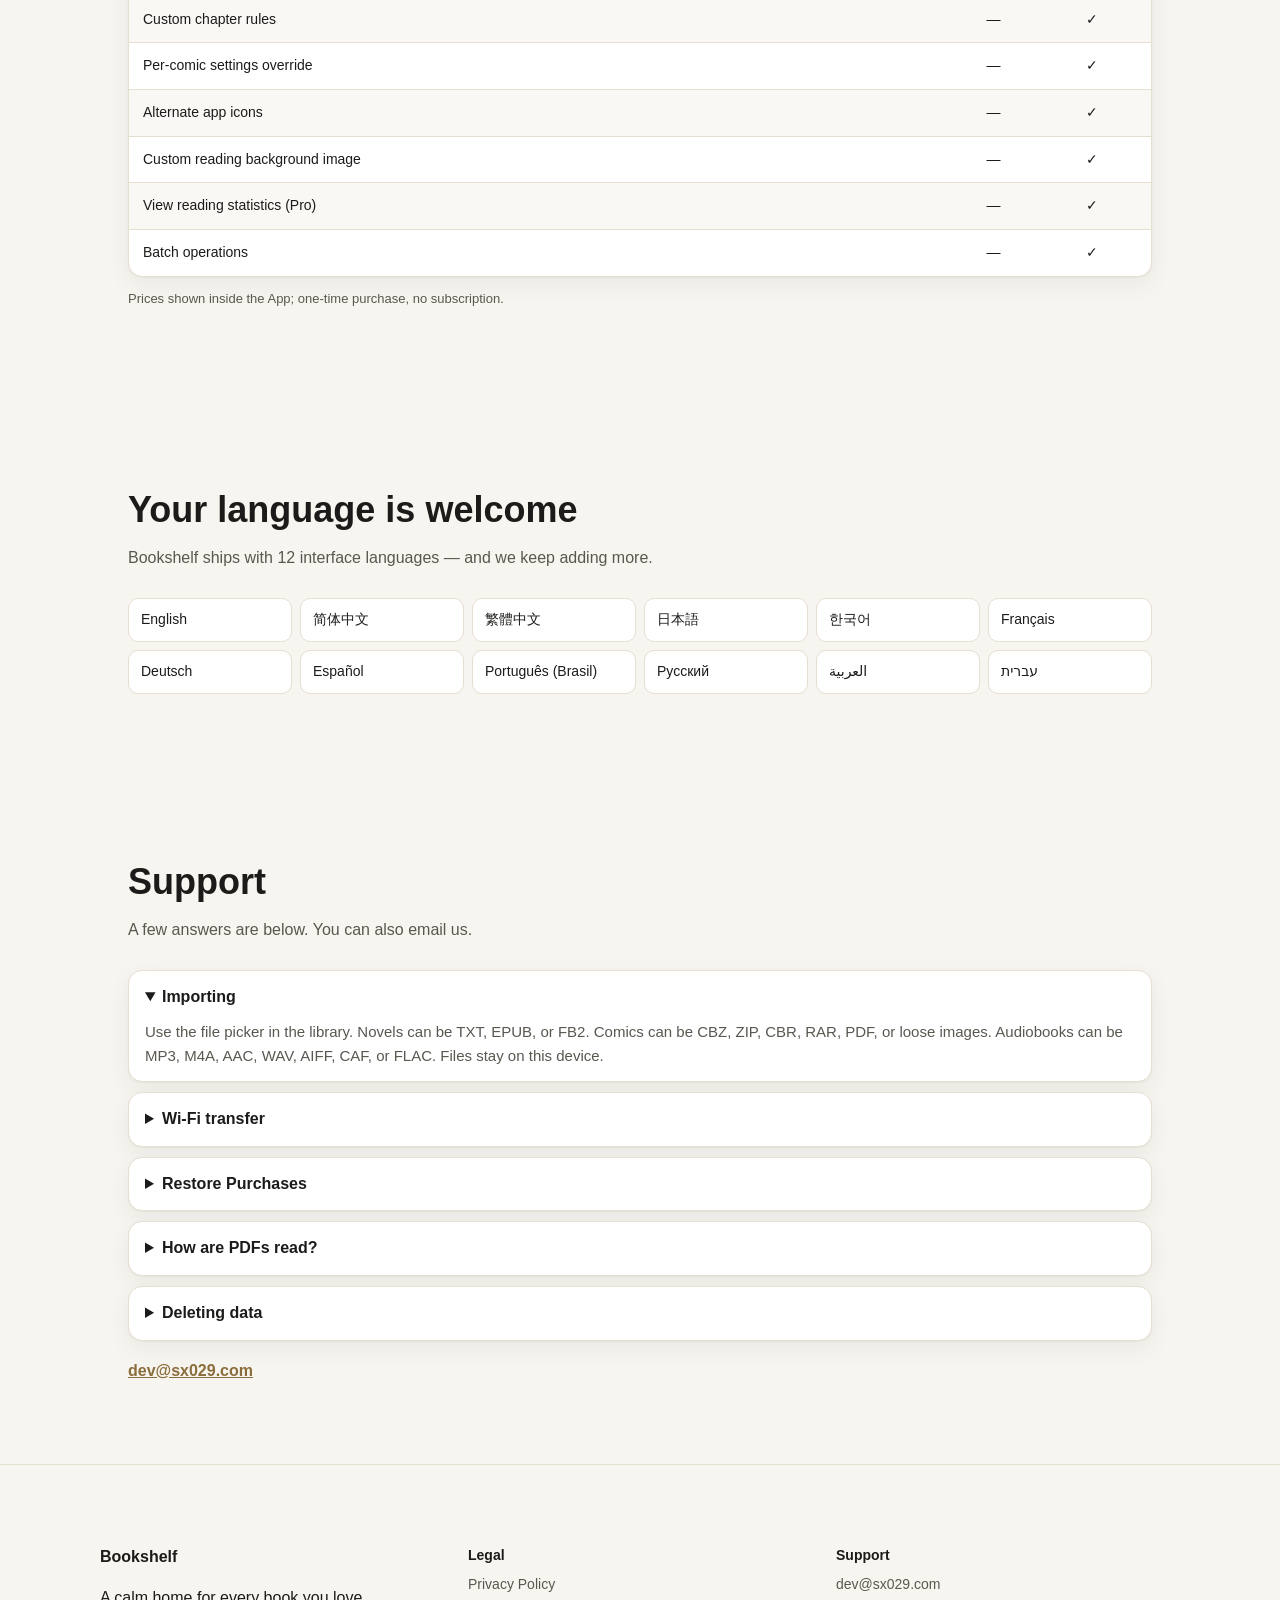
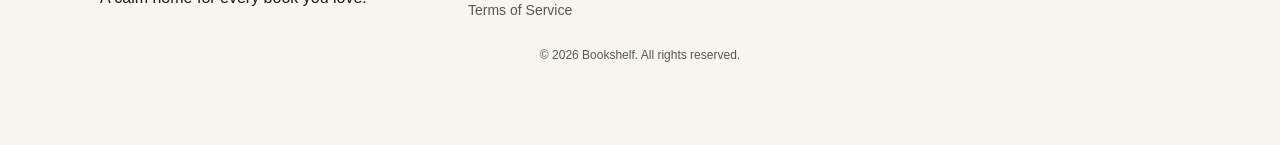
==== commit 1d177437: "Update index.html 修改下载" ====
--- a/index.html
+++ b/index.html
@@ -51,7 +51,7 @@
       
            <a class="btn btn-primary" href="https://apps.apple.com/app/id6830433556" data-i18n="hero.appstore">Download on the App Store</a>
       
-      <span class="btn btn-soon" data-i18n="hero.coming">Coming soon to the App Store</span>
+   
       <a class="btn btn-ghost" href="#features" data-i18n="hero.learn">Learn more</a>
     </div>
     <p class="hero-note" data-i18n="hero.note">Free forever. Optional Pro unlocks unlimited shelf and advanced tools.</p>
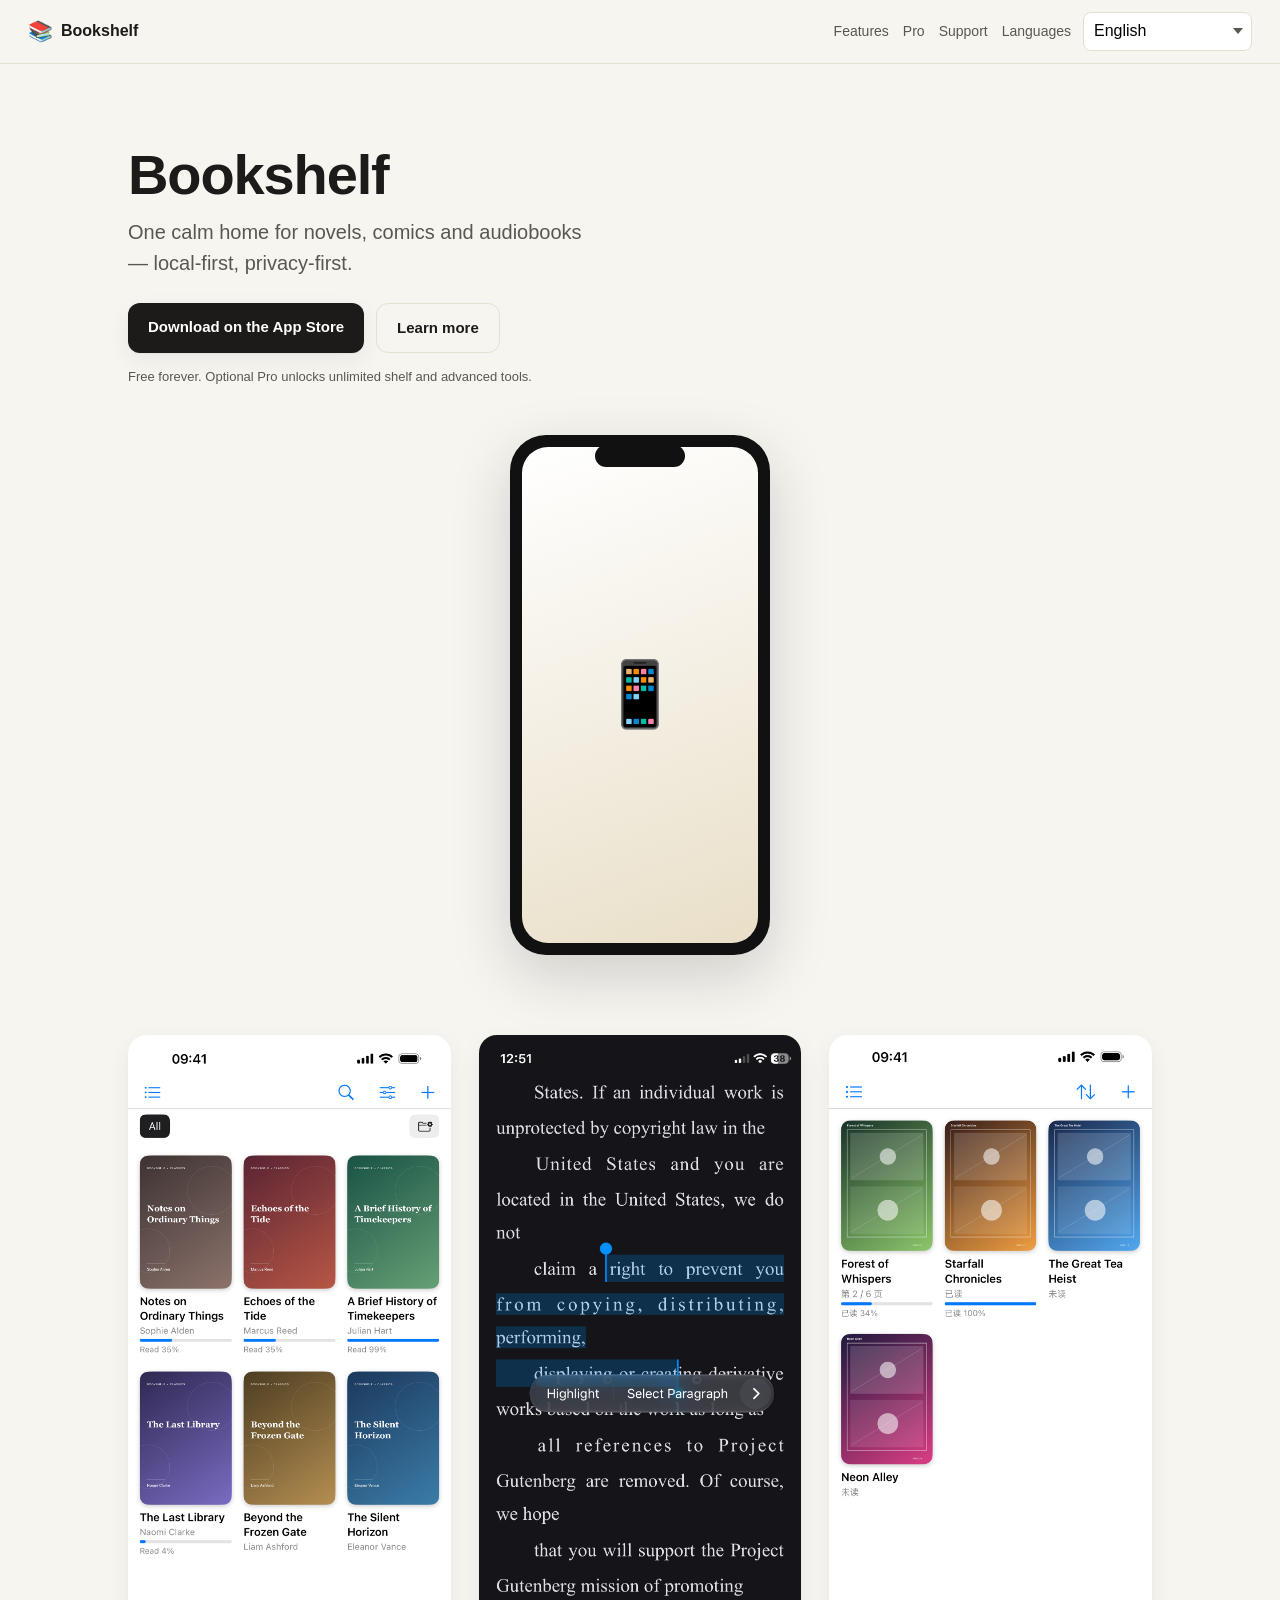
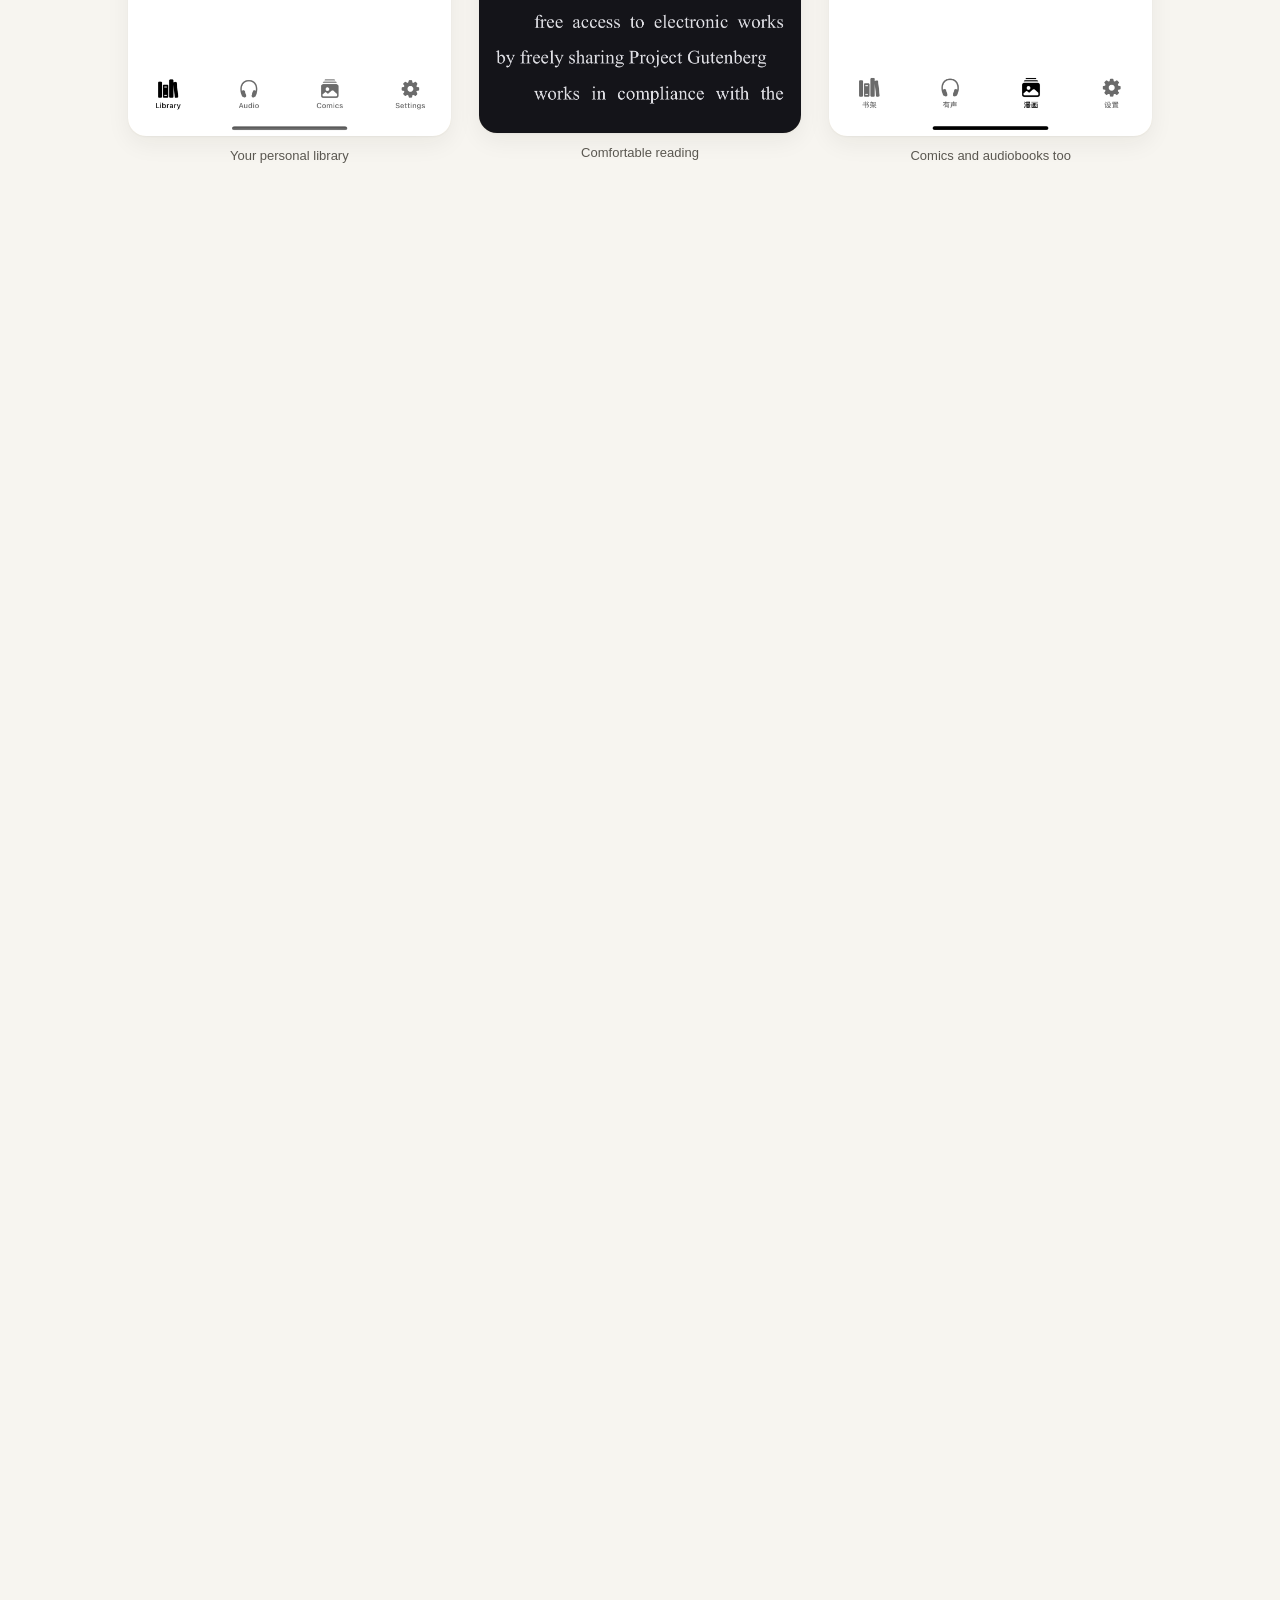
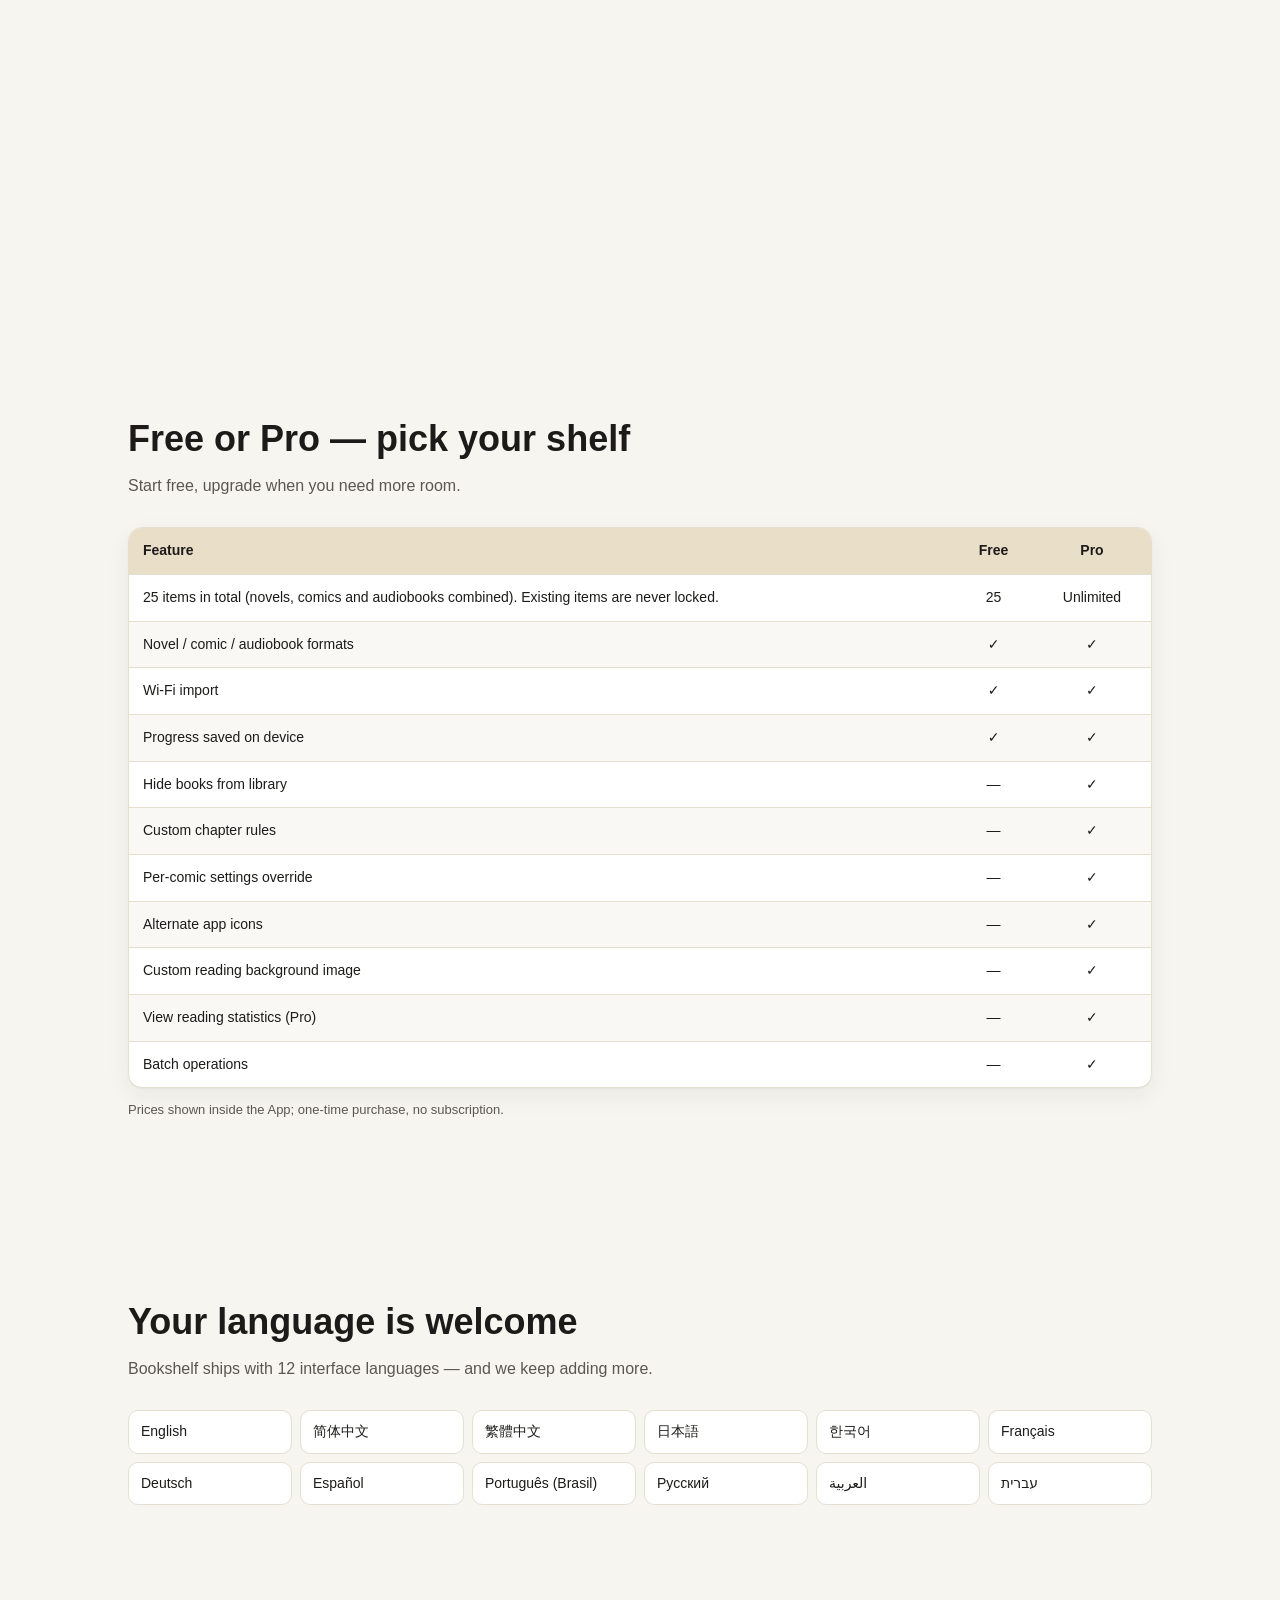
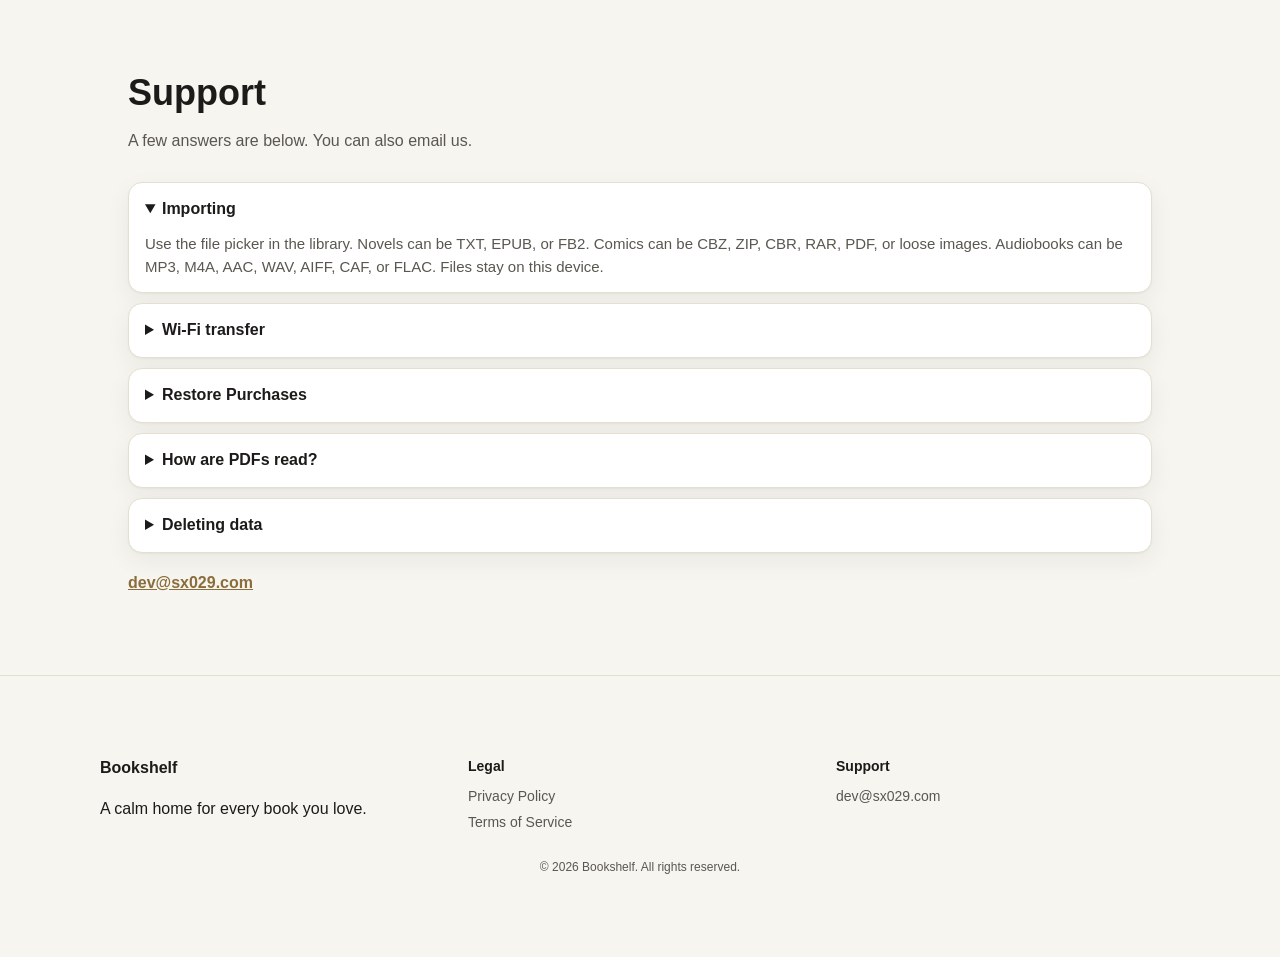
==== commit 0ba15c96: "Fix screenshot paths, fallback, and cropping Point the gallery at screenshots/en-1.png, en-6.png, an" ====
--- a/index.html
+++ b/index.html
@@ -4,6 +4,9 @@
 <meta charset="utf-8" />
 <meta name="viewport" content="width=device-width, initial-scale=1, viewport-fit=cover" />
 <meta name="description" data-i18n="meta.description" content="Bookshelf – a lightweight local reader for novels, comics and audiobooks." />
+<meta property="og:image" content="https://fushenghuangfu-cpu.github.io/bookshelf-site/screenshots/en-1.png" />
+<meta name="twitter:card" content="summary_large_image" />
+<meta name="twitter:image" content="https://fushenghuangfu-cpu.github.io/bookshelf-site/screenshots/en-1.png" />
 <meta name="theme-color" content="#f7f5f0" />
 <title data-i18n="meta.title" data-i18n-html>Bookshelf · 书架</title>
 <link rel="icon" type="image/svg+xml" href="data:image/svg+xml,%3Csvg xmlns='http://www.w3.org/2000/svg' viewBox='0 0 64 64'%3E%3Crect width='64' height='64' rx='14' fill='%23f7f5f0'/%3E%3Cpath d='M18 44V18h4v26h-4zm8 0V18h4v26h-4zm8 0V18h4v26h-4zm8 0V18h4v26h-4z' fill='%233a3a3a'/%3E%3C/svg%3E" />
@@ -65,9 +68,9 @@
 
 <!-- Screenshots -->
 <section class="screenshots reveal" aria-label="Screenshots">
-  <figure><img src="assets/screenshots/en-1.jpg" alt="" loading="lazy"><figcaption data-i18n="screen.cap1">Your personal library</figcaption></figure>
-  <figure><img src="assets/screenshots/en-2.jpg" alt="" loading="lazy"><figcaption data-i18n="screen.cap2">Comfortable reading</figcaption></figure>
-  <figure><img src="assets/screenshots/en-3.jpg" alt="" loading="lazy"><figcaption data-i18n="screen.cap3">Comics &amp; audiobooks too</figcaption></figure>
+  <figure><img src="screenshots/en-1.png" width="1206" height="2622" loading="lazy" alt="Bookshelf library grid of book covers with titles, authors, and reading progress" data-i18n-alt="screen.alt1"><figcaption data-i18n="screen.cap1">Your personal library</figcaption></figure>
+  <figure><img src="screenshots/en-6.png" width="1125" height="2436" loading="lazy" alt="Night reading view with a selected passage and highlight controls" data-i18n-alt="screen.alt2"><figcaption data-i18n="screen.cap2">Comfortable reading</figcaption></figure>
+  <figure><img src="screenshots/en-3.png" width="1206" height="2622" loading="lazy" alt="Comics library grid of comic covers with titles and reading progress" data-i18n-alt="screen.alt3"><figcaption data-i18n="screen.cap3">Comics &amp; audiobooks too</figcaption></figure>
 </section>
 
 <!-- Features -->
--- a/assets/main.css
+++ b/assets/main.css
@@ -105,7 +105,7 @@
 .screenshots[hidden], .screenshots figure[hidden] { display: none !important; }
 .screenshots figure { margin: 0; text-align: center; }
 .screenshots img {
-  aspect-ratio: 9/16; object-fit: cover;
+  width: 100%; height: auto; object-fit: contain;
   border-radius: 18px; box-shadow: var(--shadow);
   background: var(--accent-soft);
 }
